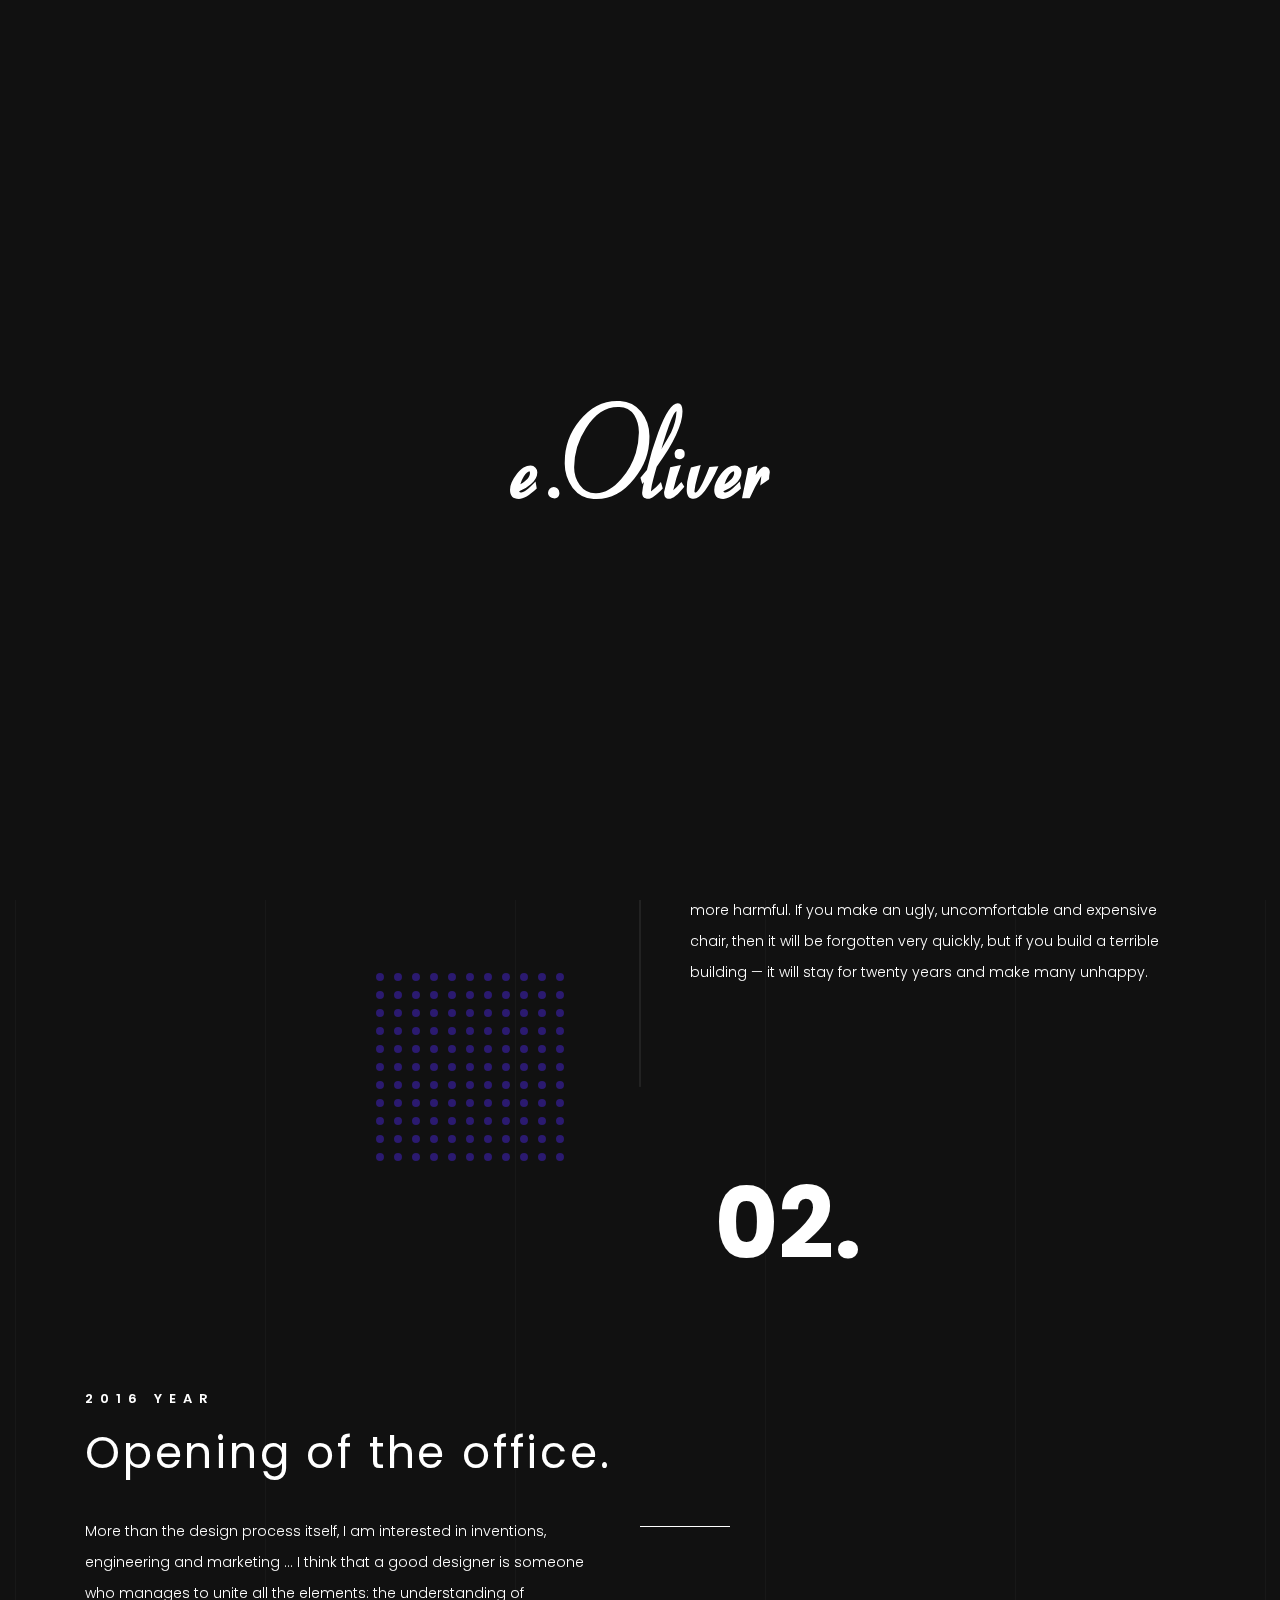
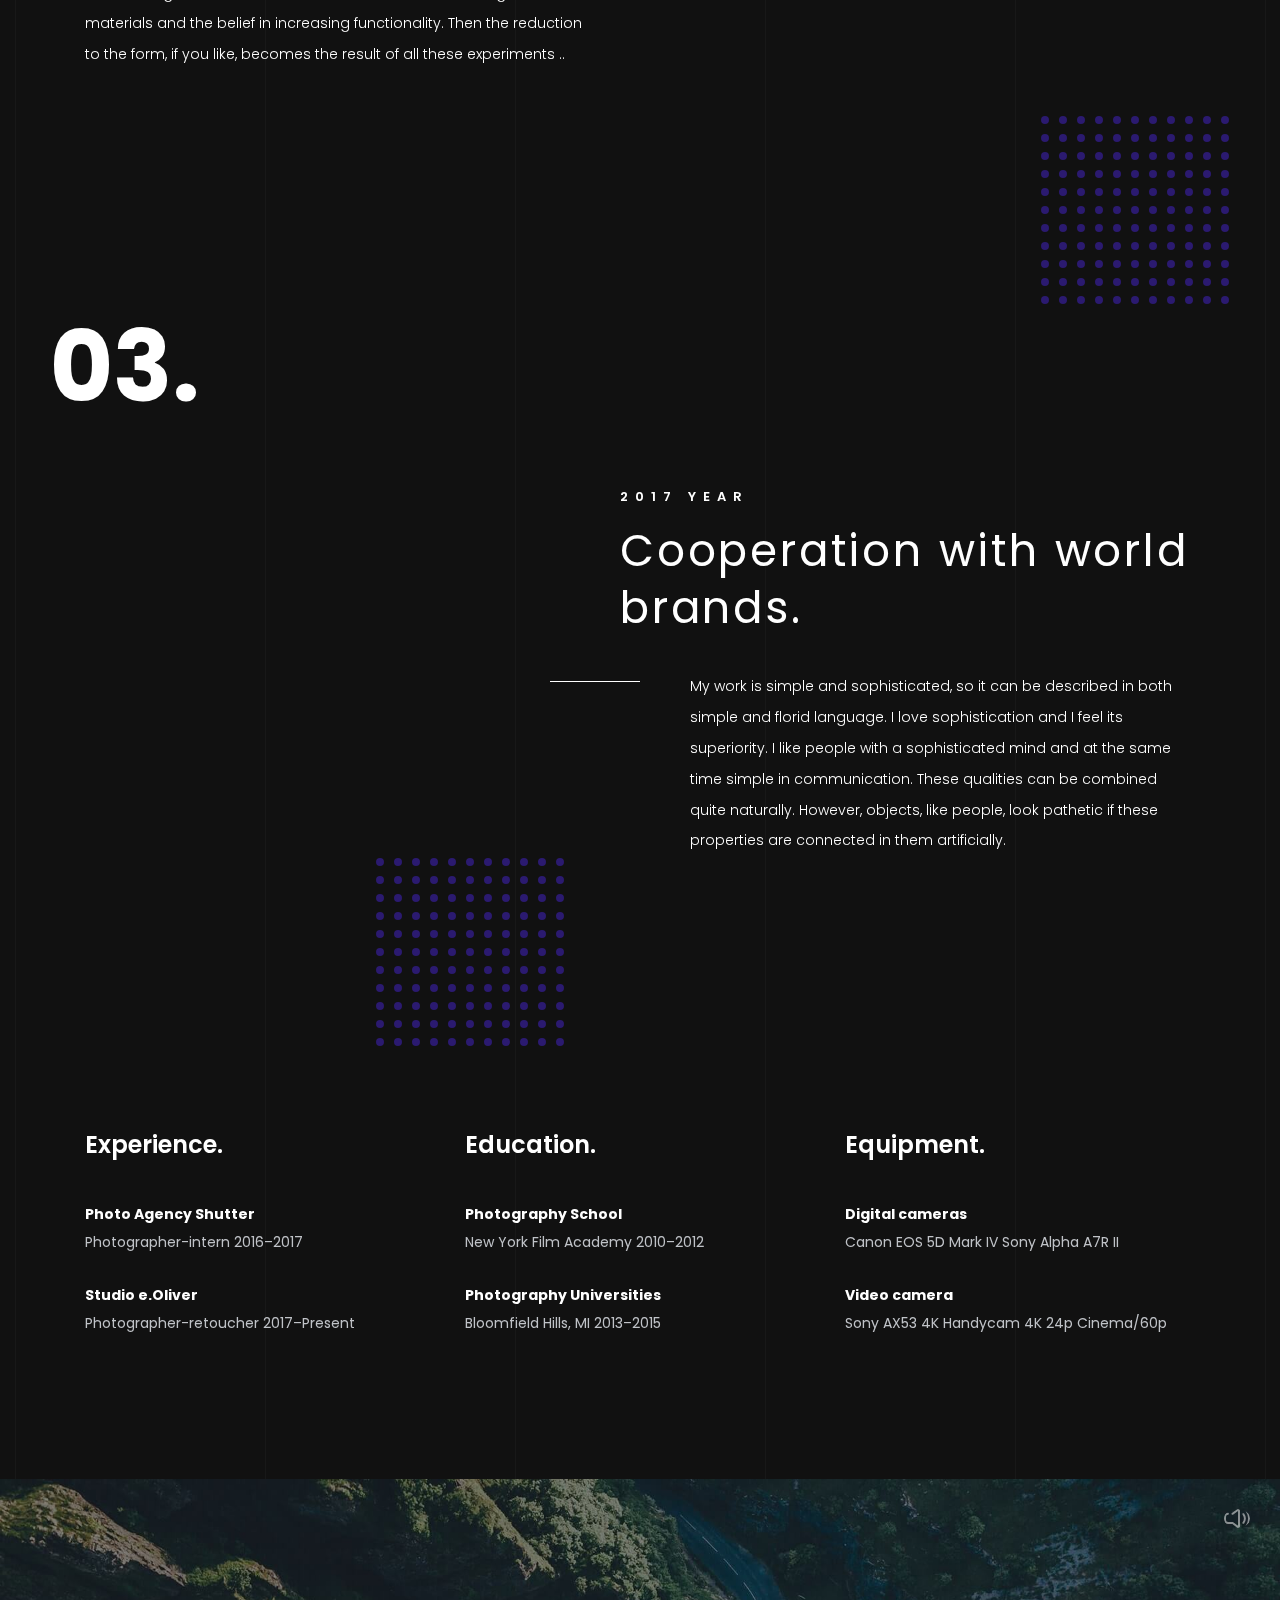
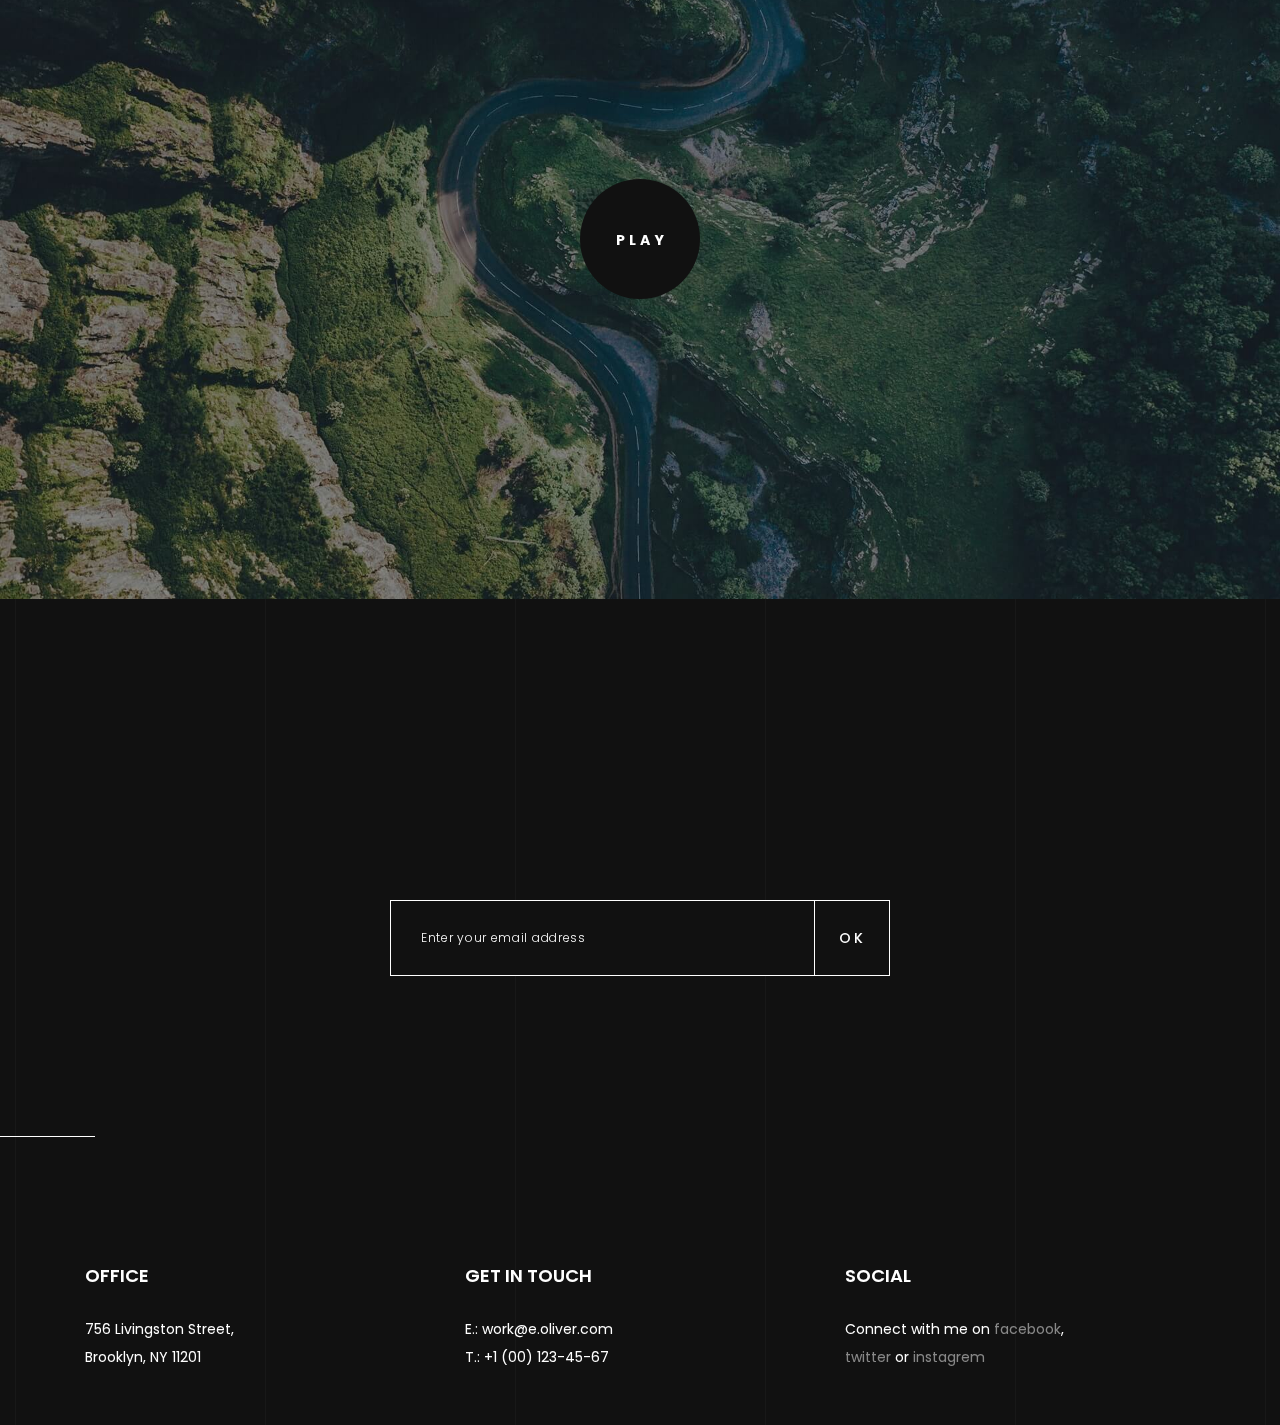
==== about.html @ 52edee69 "intial commit" ====
<!DOCTYPE html>
<html lang="en">


<!-- Mirrored from netgon.net/artstyles/oliver/new/dark/about.html by HTTrack Website Copier/3.x [XR&CO'2014], Sun, 28 Jun 2020 15:26:37 GMT -->
<head>
    <meta charset="utf-8" />
    <title>Oliver – Photography & Personal Blog — About Us</title>

	<!-- Meta Data -->
	<meta http-equiv="X-UA-Compatible" content="IE=edge">
	<meta name="viewport" content="width=device-width, initial-scale=1">
    <meta name="author" content="ArtStyles Brand (ArtTemplate, ArtIcons)" />
    <meta name="keywords" content="" />
    <meta name="description" content="" />

	<!-- Favicons -->
	<link rel="apple-touch-icon" sizes="144x144" href="images/favicons/apple-touch-icon-144x144.png">
	<link rel="apple-touch-icon" sizes="114x114" href="images/favicons/apple-touch-icon-114x114.png">
	<link rel="apple-touch-icon" sizes="72x72" href="images/favicons/apple-touch-icon-72x72.png">
	<link rel="apple-touch-icon" sizes="57x57" href="images/favicons/apple-touch-icon-57x57.png">
	<link rel="shortcut icon" href="images/favicons/favicon.png" type="image/png">

    <!-- Styles -->
	<link rel="stylesheet" type="text/css" href="style/style.css"/>

	<!-- Modernizr -->
	<script src="js/modernizr.custom.js" type="text/javascript"></script>
	
</head>
<body>
    <div class="loading animated">
	    <div class="loading-wrap animated bounceInLeft">
		    <img class="logotype animated infinite bounceIn" src="images/logotype.svg" alt="e.Oliver">
	    </div>
	</div>
	
    <!-- Header -->
	<nav class="navbar animated slideInDown">
        <div class="navbar-left">
            <a href="index.html">
                <img class="logotype" src="images/logotype.svg" alt="e.Oliver">
			</a>
        </div>
		<div id="open-overlay-nav" class="hamburger">
            <span class="hamburger__line"></span>
            <span class="hamburger__line"></span>
            <span class="hamburger__line"></span>
			<span class="hamburger__text">Menu</span>
        </div>
	</nav>
	<!-- /Header -->

	<!-- History -->
	<section class="section section-history section_no-space-bottom section_first">
    	<div class="container">
            <div class="row justify-content-center">
			    <div class="col-12 col-lg-9 section__header-wrap section__quote">
				    <h2 class="title title__h2 title_center title_light title_vertical-line-bottom">
					    Photography —is the most democratic of all arts.
					</h2>
				</div>
			</div>
		</div>

	    <div class="container">
		    <!-- Item -->
            <div class="row row-flex os">
			    <div class="col-sm-auto col-lg-5">
				    <div class="block-image">
					    <span class="block-image__number" data-top-bottom="transform:translate3d(0,50px,0)" data-bottom-top="transform:translate3d(0,0px,0)">01.</span>
                        <div class="reveal"><img src="img/image_history_01.jpg" alt="2015 Year"></div>
                    </div>
				</div>
			    <div class="col-12 col-lg-7">
				    <div class="col-about__describe col-about__describe_right">
				        <h6 class="title__h6 title__overhead">2015 year</h6>
				        <h2 class="title title__h2 title__section title_normal">Beginning of a photographer's career.</h2>
				        <p class="block-description">The world of design is ruled by diversity, and it's good. Another question is whether to consider a lot of pieces of furniture as trash. That's it is this responsibility — to create things, not junk, — lies on the designer and the company-manufacturer. Bad architecture is even more harmful.
                        If you make an ugly, uncomfortable and expensive chair, then it will be forgotten very quickly, but if you build a terrible building — it will stay for twenty years and make many unhappy.</p>
				    </div>
				</div>
			</div>
			<!-- /Item -->
			
			<!-- Item -->
            <div class="row row-flex os">
			    <div class="col-12 col-lg-7 order-2 order-lg-1">
				    <div class="col-about__describe col-about__describe_left">
				        <h6 class="title__h6 title__overhead">2016 year</h6>
				        <h2 class="title title__h2 title__section title_normal">Opening of the office.</h2>
				        <p class="block-description">More than the design process itself, I am interested in inventions, engineering and marketing ... I think that a good designer is someone who manages to unite all the elements: the understanding of materials and the belief in increasing functionality. Then the reduction to the form, if you like, becomes the result of all these experiments ..</p>
				    </div>
				</div>
			    <div class="col-sm-auto col-lg-5 order-1 order-lg-2">
				    <div class="block-image _right">
					    <span class="block-image__number" data-top-bottom="transform:translate3d(0,50px,0)" data-bottom-top="transform:translate3d(0,0px,0)">02.</span>
                        <div class="reveal"><img src="img/image_history_02.jpg" alt="2016 Year"></div>
                    </div>
				</div>
			</div>
			<!-- /Item -->
			
			<!-- Item -->
            <div class="row row-flex os">
			    <div class="col-sm-auto col-lg-5">
				    <div class="block-image">
					    <span class="block-image__number" data-top-bottom="transform:translate3d(0,50px,0)" data-bottom-top="transform:translate3d(0,0px,0)">03.</span>
                        <div class="reveal"><img src="img/image_history_03.jpg" alt="2017 Year"></div>
                    </div>
				</div>
			    <div class="col-12 col-lg-7">
				    <div class="col-about__describe col-about__describe_right">
				        <h6 class="title__h6 title__overhead">2017 year</h6>
				        <h2 class="title title__h2 title__section title_normal">Cooperation with world brands.</h2>
				        <p class="block-description">My work is simple and sophisticated, so it can be described in both simple and florid language. I love sophistication and I feel its superiority. I like people with a sophisticated mind and at the same time simple in communication. These qualities can be combined quite naturally. However, objects, like people, look pathetic if these properties are connected in them artificially.</p>
				    </div>
				</div>
			</div>
			<!-- /Item -->
		</div>
	</section>
    <!-- /History -->

	<!-- Information -->
	<section class="section section_no-space-top">
        <div class="container">
		    <div class="row os">
			    <div class="col-md-6 col-lg-4">
					<h3 class="title title__h5 title_list">Experience.</h3>
				    <ul class="list-info list-unstyled">
					    <li><strong>Photo Agency Shutter</strong></li>
						<li>Photographer-intern 2016–2017</li>
				    </ul>
				    <ul class="list-info list-unstyled">
					    <li><strong>Studio e.Oliver</strong></li>
						<li>Photographer-retoucher 2017–Present</li>
				    </ul>
				</div>
			    <div class="col-md-6 col-lg-4">
					<h3 class="title title__h5 title_list">Education.</h3>
				    <ul class="list-info list-unstyled">
					    <li><strong>Photography School</strong></li>
						<li>New York Film Academy 2010–2012</li>
				    </ul>
				    <ul class="list-info list-unstyled">
					    <li><strong>Photography Universities</strong></li>
						<li>Bloomfield Hills, MI 2013–2015</li>
				    </ul>
				</div>
			    <div class="col-md-6 col-lg-4">
					<h3 class="title title__h5 title_list">Equipment.</h3>
				    <ul class="list-info list-unstyled">
					    <li><strong>Digital cameras</strong></li>
						<li>Canon EOS 5D Mark IV Sony Alpha A7R II</li>
				    </ul>
				    <ul class="list-info list-unstyled">
					    <li><strong>Video camera</strong></li>
						<li>Sony AX53 4K Handycam 4K 24p Cinema/60p</li>
				    </ul>
				</div>
			</div>
		</div>
	</section>
    <!-- /Information -->

	<!-- Video -->
	<section class="section section-video">
        <video class="video-hero" controls poster="img/video-cover.jpg">
            <source src="img/video.mp4" type="video/mp4">
        </video>
        <div class="video-controls">
            <button data-media="play-pause"></button>
            <button data-media="mute-unmute"></button>
        </div>

	</section>
    <!-- /Video -->
	
	<!-- Newsletter -->
	<section class="section section-newsletter">
	    <div class="container">
		    <div class="row justify-content-center">
			    <div class="col-12 col-lg-9 section__header-wrap">
			      <h2 class="title title__h2 title_center title_normal"><span class="reveal reveal_gray">Sign up for our newsletter to receive special offers.</span></h2>
				</div>
			</div>
			
			<div class="form-group">
				<form class="subscribe-form" data-toggle="validator">
				    <div class="subscribe-form__inner">
					    <input type="email" class="form-control _big email_valid" placeholder="Enter your email address" required data-error="Please, enter your email.">
					    <button type="submit" class="btn-subscribe">OK</button>
					</div>
					<div id="validator-subscribe" class="hidden"></div>
				</form>
			</div>
		</div>	
	</section>
	<!-- /Newsletter -->
	
	<footer class="footer">
	    <div class="container">
		    <div class="row">
			    <div class="col-md-6 col-lg-4">
				    <h5 class="title title__h6 text_uppercase">Office</h5>
				    <ul class="footer__contacts list-unstyled">
					    <li>756 Livingston Street,<br/>Brooklyn, NY 11201</li>
				    </ul>
				</div>
			    <div class="col-md-6 col-lg-4">
				    <h5 class="title title__h6 text_uppercase">Get in touch</h5>
				    <ul class="footer__contacts list-unstyled">
					    <li>E.: work@e.oliver.com</li>
                        <li>T.: +1 (00) 123-45-67</li>
				    </ul>
				</div>
			    <div class="col-md-6 col-lg-4">
				    <h5 class="title title__h6 text_uppercase">Social</h5>
				    <ul class="footer__contacts list-unstyled">
					    <li>Connect with me on <a class="link_decoration" href="#">facebook</a>,<br/><a class="link_decoration" href="#">twitter</a> or <a class="link_decoration" href="#">instagrem</a></li>
				    </ul>
				</div>
			</div>
		</div>
	</footer>

	<div id="wave"></div>

	<!-- Overlay Menu -->
	<div class="popup popup__menu">
	    <div class="popup-inner">
            <div class="dl-menu__wrap dl-menuwrapper">
                <ul class="dl-menu dl-menuopen">
					<li>
					    <a href="#">Home <i class="fa fa-angle-down" aria-hidden="true"></i></a>
					    <ul class="dl-submenu">
						    <li><a href="index.html">Homepage v1</a></li>
						    <li><a href="index_onescreen.html">Homepage v2</a></li>
					    </ul>
				    </li>
				    <li><a href="about.html">About Me</a></li>
					<li>
					    <a href="#">Works <i class="fa fa-angle-down" aria-hidden="true"></i></a>
					    <ul class="dl-submenu">
						    <li><a href="gallery.html">Gallery Fixed</a></li>
						    <li><a href="gallery_fully.html">Gallery Fully</a></li>
					    </ul>
				    </li>
					<li>
					    <a href="#">Journal <i class="fa fa-angle-down" aria-hidden="true"></i></a>
					    <ul class="dl-submenu">
						    <li><a href="blog.html">Journal</a></li>
						    <li><a href="blog_single_image.html">Single Image</a></li>
						    <li><a href="blog_single_video.html">Single Video</a></li>
					    </ul>
				    </li>
				    <li><a href="contact.html">Contact</a></li>
				    <li>
					    <a href="#">More <i class="fa fa-angle-down" aria-hidden="true"></i></a>
					    <ul class="dl-submenu">
						    <li><a href="about_onescreen.html">About Onescreen</a></li>
							<li><a href="coming_soon.html">Coming Soon</a></li>
						    <li><a href="page_error.html">Page Error</a></li>
							<li><a href="page_error_v2.html">Page Error v2</a></li>
						    <li><a href="nav_v2.html">Menu v2</a></li>
					    </ul>
				    </li>
			    </ul>
		    </div>
	    </div>
	</div>
	<!-- /Overlay Menu -->
	
	<!-- JavaScripts -->
	<script src="js/jquery-3.1.1.min.js" type="text/javascript"></script>
	<script src="js/plugins.js" type="text/javascript"></script>
	<script src="js/siriwave.js" type="text/javascript"></script>
	<script src="js/common.js" type="text/javascript"></script>

</body>

<!-- Mirrored from netgon.net/artstyles/oliver/new/dark/about.html by HTTrack Website Copier/3.x [XR&CO'2014], Sun, 28 Jun 2020 15:26:44 GMT -->
</html>
---- style/style.css ----
/* ------------------------------------------------
 Author: ArtStyles Brands (ArtTemplate / ArtIcons)
 URL: http://themeforest.net/user/artstyles
 
 Template Name: Oliver
 version: 1.0.6
------------------------------------------------ */
/* ------------------------------------------------

 - General Styles
   - Input
   - Buttons
   - Link
 - Typography
 - Preloader
 - Navbar
 - Hero
 - Sections
 - Hello (About Us)
 - Gallery
 - Statistics
 - Testimonials
 - Photo Carousel
 - Pricing
 - Brands logos
 - Newsletter
 - Section History
 - Blog
   - Singel Post
   - Nav
   - Filters
 - Cooments
 - Contact
   - PopUp
 - Page error
 - Footer
 - Video
 - Effects

------------------------------------------------ */
@import url(bootstrap.min.css);
@import url(swiper.min.css);
@import url(animate.css);
@import url(photoswipe.min.css);
@import url("https://fonts.googleapis.com/css?family=Poppins:300,300i,400,400i,500,500i,600,600i,700,700i");
@import url(../fonts/font-awesome-4.7.0/css/font-awesome.min.css);
/* -----------------------------------------------------------------
    - General Styles
----------------------------------------------------------------- */
html {
  scroll-behavior: smooth;
  -webkit-box-sizing: border-box;
  box-sizing: border-box;
}

body, html {
  font-size: 14px;
  -webkit-text-size-adjust: 100%;
}

body {
  background-image: url(../images/line-maker.svg);
  background-repeat: repeat;
  background-position: center center;
  background-color: #111111;
  color: #fff;
  font-family: "Poppins", sans-serif;
  font-weight: 400;
  line-height: 2;
  overflow-x: hidden;
  -ms-overflow-style: scrollbar;
  -webkit-font-smoothing: antialiased;
}
@media only screen and (max-width: 580px) {
  body {
    background-image: none;
  }
}

/* Input */
input[type='text'], input[type='email'], input[type='password'], input[type='datetime'], input[type='date'], input[type='month'], input[type='time'], input[type='week'], input[type='search'], input[type='tel'], textarea,
textarea.form-control {
  background-color: #111111;
  border: 1px solid #fff;
  border-radius: 0;
  box-shadow: none;
  color: #fff;
  font-weight: 300;
  height: 66px;
  letter-spacing: .05rem;
  padding-left: 30px;
  padding-right: 30px;
  position: relative;
  z-index: 2;
  -webkit-appearance: none;
  -moz-appearance: none;
  appearance: none;
}
@media only screen and (max-width: 580px) {
  input[type='text'], input[type='email'], input[type='password'], input[type='datetime'], input[type='date'], input[type='month'], input[type='time'], input[type='week'], input[type='search'], input[type='tel'], textarea,
  textarea.form-control {
    font-size: .86rem;
    height: 46px;
    padding-left: 15px;
    padding-right: 15px;
  }
}

input[type='text']:focus, input[type='email']:focus, input[type='password']:focus, input[type='datetime']:focus, input[type='date']:focus, input[type='month']:focus, input[type='time']:focus, input[type='week']:focus, input[type='search']:focus, input[type='tel']:focus, textarea:focus,
textarea.form-control:focus {
  background-color: #111111;
  border-color: #fff;
  box-shadow: none;
  color: #fff;
  outline: none;
}

input._big {
  font-size: .86rem;
  height: 76px;
}
@media only screen and (max-width: 580px) {
  input._big {
    height: 46px;
  }
}

textarea,
textarea.form-control {
  padding-top: 30px;
  padding-bottom: 30px;
  -ms-overflow-y: hidden !important;
  resize: none;
}
@media only screen and (max-width: 580px) {
  textarea,
  textarea.form-control {
    padding-top: 15px;
    padding-bottom: 15px;
  }
}

.form-group {
  margin-bottom: 40px;
  position: relative;
}
@media only screen and (max-width: 580px) {
  .form-group {
    margin-bottom: 20px;
  }
}

.has-danger .form-control {
  border-color: #5328fe;
  box-shadow: none;
}
.has-danger .form-control:focus {
  border-color: #5328fe;
  box-shadow: none;
}
.has-danger .subscribe-form__inner .btn-subscribe {
  border-left: 1px solid #5328fe;
}

#validator-subscribe,
.validation-success,
.validation-danger {
  font-size: .86rem;
  letter-spacing: .2rem;
  padding-top: 15px;
  text-align: center;
}
@media only screen and (max-width: 580px) {
  #validator-subscribe,
  .validation-success,
  .validation-danger {
    padding-top: 10px;
  }
}

.validation-success {
  color: #fff;
}

.validation-danger {
  color: #fff;
}

::placeholder,
.form-control::placeholder {
  color: #fff;
  transition: all 0.3s cubic-bezier(0.7, 0, 0.3, 1);
}

:-ms-input-placeholder,
.form-control:-ms-input-placeholder {
  color: #fff;
  opacity: 1;
  transition: all 0.3s cubic-bezier(0.7, 0, 0.3, 1);
}

:focus::placeholder {
  color: transparent;
}

:focus:-ms-input-placeholder {
  color: transparent;
}

input:-webkit-autofill,
input:-webkit-autofill:hover,
input:-webkit-autofill:focus,
input:-webkit-autofill:active {
  transition: background-color 5000s ease-in-out 0s;
  -webkit-text-fill-color: #fff !important;
}

.label {
  display: block;
  font-weight: 500;
  letter-spacing: .1rem;
  padding-left: 30px;
  position: relative;
  text-transform: uppercase;
  transform: translateY(20px);
  transition: all 0.6s 0s cubic-bezier(0.7, 0, 0.3, 1);
  z-index: 3;
  pointer-events: none;
  position: absolute;
}
@media only screen and (max-width: 580px) {
  .label {
    padding-left: 15px;
    transform: translateY(10px);
  }
}

.is-completed .label {
  transform: translateY(-32px);
}
@media only screen and (max-width: 580px) {
  .is-completed .label {
    transform: translateY(-28px);
  }
}

/* Buttons */
.btn {
  background-color: transparent;
  border: 0;
  border-radius: 0;
  color: #fff;
  cursor: pointer;
  font-family: "Poppins", sans-serif;
  font-weight: 600;
  display: inline-block;
  line-height: 2;
  letter-spacing: .2rem;
  padding: 4px 0;
  position: relative;
  text-decoration: none;
  text-transform: uppercase;
  z-index: 1;
}
.btn::before, .btn::after {
  content: '';
  height: 100%;
  position: absolute;
  left: -30%;
  top: 0;
  opacity: 1;
  z-index: -1;
  transition: all 0.6s 0s cubic-bezier(0.7, 0, 0.3, 1);
}
.btn::before {
  background-color: #5328fe;
  width: 60%;
}
.btn::after {
  background-color: #1a1a1a;
  width: 0;
}
.btn:hover, .btn:focus {
  background-color: transparent;
  color: #fff;
  outline: 0 !important;
}
.btn:hover::before, .btn:focus::before {
  left: 0;
  opacity: 0;
  width: 100%;
}
.btn:hover::after, .btn:focus::after {
  width: 100%;
}
@media only screen and (max-width: 580px) {
  .btn {
    font-size: 1rem;
    letter-spacing: .1rem;
  }
}
.btn--big {
  font-size: 1.5rem;
}

.touch .btn::after {
  display: none;
}

.btn-load__col {
  display: flex;
  justify-content: center;
}
.btn-load__col_space {
  margin-top: 100px;
}
@media only screen and (max-width: 580px) {
  .btn-load__col_space {
    margin-top: 30px;
  }
}
.btn-load__wrap {
  display: inline-flex;
  flex-direction: column;
}
.btn-load__button {
  background-color: transparent;
  border: 1px solid #fff;
  border-radius: 50%;
  cursor: pointer;
  display: block;
  margin: 0 auto 10px;
  position: relative;
  height: 40px;
  width: 40px;
  transition: all 0.6s cubic-bezier(0.7, 0, 0.3, 1);
}
.btn-load__button::after, .btn-load__button::before {
  content: '';
  background-color: #fff;
  position: absolute;
  margin: auto;
  top: 0;
  bottom: 0;
  left: 0;
  right: 0;
  transition: all 0.6s cubic-bezier(0.7, 0, 0.3, 1);
}
.btn-load__button::after {
  height: 2px;
  width: 14px;
}
.btn-load__button::before {
  height: 14px;
  width: 2px;
}
.btn-load__button:hover, .btn-load__button:focus {
  background-color: #fff;
}
.btn-load__button:hover::after, .btn-load__button:hover::before, .btn-load__button:focus::after, .btn-load__button:focus::before {
  background-color: #111111;
}
.btn-load__button .ripple {
  height: 40px;
  position: absolute;
  top: -1px;
  left: -1px;
  opacity: 0;
  width: 40px;
  transition: all 0.6s cubic-bezier(0.7, 0, 0.3, 1);
}
.btn-load__button .ripple::before, .btn-load__button .ripple::after {
  content: '';
  background-color: #fff;
  border-radius: 50%;
  height: 100%;
  position: absolute;
  left: 0;
  opacity: 0;
  pointer-events: none;
  width: 100%;
  animation: anim-ripple 1.2s ease-out infinite forwards;
}
.btn-load__button .ripple::after {
  animation-delay: 0.4s;
}
.btn-load__button:hover .ripple {
  opacity: .1;
}
.btn-load__text {
  font-size: .86rem;
  font-weight: 500;
  display: block;
  letter-spacing: .1rem;
  text-align: center;
  text-transform: uppercase;
}

button:focus {
  outline: none;
}

/* Link */
.btn-link {
  color: #fff;
  font-weight: 500;
  letter-spacing: .2rem;
  position: relative;
  text-decoration: none;
  text-transform: uppercase;
}
.btn-link::after {
  background-color: #fff;
  content: '';
  height: 1px;
  margin: auto 0;
  position: absolute;
  top: 0;
  bottom: 1px;
  left: -55%;
  width: 40%;
  transition: all 0.6s cubic-bezier(0.7, 0, 0.3, 1);
}
.btn-link:hover {
  color: inherit;
  text-decoration: none;
}
.btn-link:hover::after {
  left: 0;
  width: 100%;
}
.btn-link_right {
  float: right;
}

@keyframes anim-ripple {
  0% {
    opacity: 0;
    transform: scale3d(3, 3, 1);
  }
  50% {
    opacity: 1;
  }
  100% {
    opacity: 0;
    transform: scale3d(1, 1, 1);
  }
}
/* -----------------------------------------------------------------
    - Typography
----------------------------------------------------------------- */
h1, h2, h3, h4, h5, h6 {
  font-family: "Poppins", sans-serif;
  font-weight: 600;
  line-height: 1.3;
}

.title__h1 {
  font-size: 3.8571rem;
  margin-top: 30px;
  margin-bottom: 24px;
}
@media only screen and (max-width: 580px) {
  .title__h1 {
    font-size: 2.5rem;
    line-height: 1.32;
    margin-top: 20px;
  }
}
.title__h2 {
  font-size: 3.1428rem;
  margin-top: 30px;
  margin-bottom: 24px;
}
@media only screen and (max-width: 580px) {
  .title__h2 {
    font-size: 2.2rem;
  }
}
.title__h3 {
  font-size: 2.4285rem;
  line-height: 1.5;
  margin-top: 30px;
  margin-bottom: 24px;
}
@media only screen and (max-width: 580px) {
  .title__h3 {
    font-size: 1.8rem;
  }
}
.title__h4 {
  font-size: 2rem;
  line-height: 1.5;
  margin-top: 30px;
  margin-bottom: 24px;
}
@media only screen and (max-width: 580px) {
  .title__h4 {
    font-size: 1.5rem;
  }
}
.title__h5 {
  font-size: 1.715rem;
  margin-top: 28px;
  margin-bottom: 24px;
}
@media only screen and (max-width: 580px) {
  .title__h5 {
    font-size: 1.2rem;
  }
}
.title__h6 {
  font-size: 1.286rem;
  line-height: 1.6;
  margin-top: 26px;
  margin-bottom: 20px;
}
@media only screen and (max-width: 580px) {
  .title__h6 {
    font-size: 1rem;
  }
}
.title_big {
  font-size: 6.4rem;
}
@media only screen and (max-width: 580px) {
  .title_big {
    font-size: 4rem;
  }
}
.title_center {
  text-align: center;
}
.title_light {
  font-weight: 300;
}
.title_normal {
  font-weight: 400;
}
.title_list {
  margin-bottom: 40px;
}
@media screen and (max-width: 991px) {
  .title_list {
    margin-bottom: 24px;
  }
}
.title_decoration {
  display: inline-block;
  position: relative;
}
.title_decoration::after {
  background-color: #5328fe;
  bottom: 0;
  content: '';
  height: 40%;
  left: 0;
  position: absolute;
  width: 100%;
  z-index: -1;
}
.title_margin-bottom-50 {
  margin-bottom: 50px;
}
.title__section {
  letter-spacing: .2rem;
  margin-top: 0;
  margin-bottom: 0;
  position: relative;
}
@media only screen and (max-width: 580px) {
  .title__section {
    letter-spacing: 0;
  }
}
.title__section .reveal {
  padding-left: 2px;
  padding-bottom: 2px;
}
.title__overhead {
  font-family: "Poppins", sans-serif;
  font-size: .929rem;
  font-weight: 600;
  letter-spacing: 0.5rem;
  margin-bottom: 0;
  text-transform: uppercase;
}
@media only screen and (max-width: 580px) {
  .title__overhead {
    letter-spacing: .2rem;
  }
}
.title_horizontal-line {
  margin-bottom: 50px;
}
.title_horizontal-line::before {
  background-color: #fff;
  content: '';
  position: absolute;
  left: -80px;
  bottom: -24px;
  height: 1px;
  width: 140px;
}
@media only screen and (max-width: 580px) {
  .title_horizontal-line {
    margin-bottom: 24px;
  }
  .title_horizontal-line::before {
    bottom: -10px;
  }
}
.title_vertical-line-top, .title_vertical-line-bottom {
  position: relative;
}
.title_vertical-line-top::before, .title_vertical-line-bottom::before {
  background-color: #fff;
  content: '';
  height: 6vh;
  margin: 0 auto;
  position: absolute;
  left: 0;
  right: 0;
  width: 1px;
}
.title_vertical-line-top {
  margin-top: 60px;
  margin-bottom: 30px;
}
.title_vertical-line-top::before {
  bottom: 115px;
}
@media only screen and (max-width: 580px) {
  .title_vertical-line-top {
    margin-top: 40px;
  }
  .title_vertical-line-top::before {
    height: 80px;
    bottom: 70px;
  }
}
.title_vertical-line-bottom {
  margin-bottom: 5rem;
}
.title_vertical-line-bottom::before {
  bottom: 0;
  margin-bottom: -8rem;
}
@media screen and (max-width: 991px) {
  .title_vertical-line-bottom {
    margin-bottom: 0;
  }
  .title_vertical-line-bottom::before {
    height: 3rem;
    margin-bottom: -4.7rem;
  }
}
@media only screen and (max-width: 580px) {
  .title_vertical-line-bottom::before {
    height: 2.5rem;
    margin-bottom: -3.8rem;
  }
}

.text_uppercase {
  text-transform: uppercase;
}

.text_bold {
  font-weight: 600;
}

.object_fit_cover {
  width: 100%;
  height: 100%;
  object-fit: cover;
  font-family: "object-fit: cover;";
}

.block-quote {
  border: 0;
  font-family: "Poppins", sans-serif;
  font-size: 1.286rem;
  font-style: italic;
  font-weight: 300;
}
@media screen and (max-width: 580px) {
  .block-quote {
    font-size: 1rem;
  }
}
.block-quote cite {
  display: inline-block;
  font-style: normal;
  font-weight: 600;
  letter-spacing: .2rem;
  padding-left: 10px;
  padding-top: 10px;
}
.block-quote_center {
  font-size: 1.715rem;
  line-height: 1.9;
  padding-top: 90px;
  padding-left: 0;
  padding-right: 0;
  position: relative;
  text-align: center;
}
.block-quote_center::before {
  background-image: url(../images/icon-quote.svg);
  background-repeat: no-repeat;
  background-position: center;
  content: '';
  height: 52px;
  margin: 0 auto;
  position: absolute;
  top: 0;
  left: 0;
  right: 0;
  width: 60px;
}
@media only screen and (max-width: 580px) {
  .block-quote_center {
    font-size: 1.3rem;
    padding-top: 60px;
    line-height: 1.6;
  }
  .block-quote_center::before {
    width: 40px;
  }
}
.block-quote_center cite {
  font-size: 1rem;
  font-weight: 600;
  letter-spacing: .2rem;
  padding-left: 0;
  padding-top: 0;
  vertical-align: text-top;
}

a {
  color: #fff;
  text-decoration: underline;
  -webkit-text-decoration-skip: objects;
  transition: all 0.6s cubic-bezier(0.7, 0, 0.3, 1);
}
a:hover, a:focus {
  color: #fff;
  outline: none;
  text-decoration: none;
}
a.link_decoration {
  color: #fff;
  display: inline-block;
  opacity: .5;
  position: relative;
  text-decoration: none;
  transition: all 0.6s cubic-bezier(0.7, 0, 0.3, 1);
}
a.link_decoration::after {
  content: '';
  background-color: #fff;
  pointer-events: none;
  height: 1px;
  position: absolute;
  left: 0;
  bottom: 0;
  opacity: 0;
  width: 100%;
  transform: translateY(10px);
  transition: all 0.3s 0s cubic-bezier(0.7, 0, 0.3, 1);
}
a.link_decoration:hover {
  color: #fff;
  opacity: 1;
  text-decoration: none;
}
a.link_decoration:hover::after {
  opacity: 1;
  transform: translateY(-1px);
}

img {
  max-width: 100%;
  -webkit-user-select: none;
  -moz-user-select: none;
  -ms-user-select: none;
  user-select: none;
}

::-moz-selection {
  background: #5328fe;
  color: #fff;
}

::selection {
  background: #5328fe;
  color: #fff;
}

/* -----------------------------------------------------------------
    - Preloader
----------------------------------------------------------------- */
.loading {
  background: #111111;
  color: #fff;
  position: fixed;
  top: 0;
  left: 0;
  width: 100%;
  height: 100%;
  overflow: hidden;
  text-align: center;
  z-index: 1100;
}
.loading::before {
  content: '';
  background: #1a1a1a;
  position: absolute;
  top: 0;
  left: 0;
  right: 0;
  bottom: 0;
  transform: scaleX(0);
  transform-origin: 0% 0% 0px;
  -webkit-animation: reveal 2s 800ms cubic-bezier(0, 0, 0.2, 1) infinite;
  animation: reveal 2s 800ms cubic-bezier(0, 0, 0.2, 1) infinite;
  z-index: 1;
}
.loading::after {
  content: '';
  background: #0f0f0f;
  position: absolute;
  top: 0;
  left: 0;
  right: 0;
  bottom: 0;
  transform: scaleX(0);
  transform-origin: 0% 0% 0px;
  -webkit-animation: reveal 2s 400ms cubic-bezier(0, 0, 0.2, 1) infinite;
  animation: reveal 2s 400ms cubic-bezier(0, 0, 0.2, 1) infinite;
  z-index: 1;
}
.loading-wrap {
  display: -webkit-flex;
  display: -ms-flexbox;
  display: -moz-box;
  display: flex;
  -webkit-flex-direction: column;
  -ms-flex-direction: column;
  flex-direction: column;
  -webkit-align-items: center;
  -ms-flex-align: center;
  align-items: center;
  justify-content: center;
  height: 100vh;
  position: relative;
  z-index: 10;
}
.loading-wrap .logotype {
  width: 260px;
}
@media screen and (max-width: 580px) {
  .loading-wrap .logotype {
    width: 200px;
  }
}

/* -----------------------------------------------------------------
    - Navbar
----------------------------------------------------------------- */
.navbar {
  padding: 25px 40px;
  position: fixed;
  width: 100%;
  transition: all 0.3s cubic-bezier(0.7, 0, 0.3, 1);
  top: 0;
  z-index: 2;
}
@media screen and (max-width: 991px) {
  .navbar {
    background-color: #111111;
    padding: 15px 40px;
    position: fixed;
    z-index: 10;
  }
}
@media screen and (max-width: 768px) {
  .navbar {
    padding: 10px 30px;
  }
}
@media only screen and (max-width: 580px) {
  .navbar {
    background-color: #111111;
    box-shadow: 0 20px 40px rgba(0, 0, 0, 0.9);
    padding: 12px 15px;
  }
}
.navbar.affix {
  padding: 15px 40px;
  position: fixed;
  z-index: 999;
}
@media only screen and (max-width: 768px) {
  .navbar.affix {
    padding: 10px 30px;
  }
}
@media only screen and (max-width: 580px) {
  .navbar.affix {
    padding: 10px 15px;
  }
}
.navbar .center-logo {
  text-align: center;
  width: 100%;
}
@media screen and (max-width: 580px) {
  .navbar .center-logo {
    height: 2rem;
  }
}
.navbar .logotype {
  height: 6.3rem;
}
@media screen and (max-width: 991px) {
  .navbar .logotype {
    height: 2.8rem;
  }
}
@media screen and (max-width: 768px) {
  .navbar .logotype {
    height: 2.4rem;
  }
}
@media screen and (max-width: 580px) {
  .navbar .logotype {
    height: 4rem;
  }
}
@media all and (-ms-high-contrast: none), (-ms-high-contrast: active) {
  .navbar .logotype {
    width: 100%;
  }
}
.show-overlay-nav .navbar {
  z-index: 1001;
}
@media only screen and (max-width: 991px) {
  .show-overlay-nav .navbar {
    background-color: transparent;
    box-shadow: none;
  }
}

.navbar-nav {
  margin-left: auto;
}
@media only screen and (max-width: 991px) {
  .navbar-nav {
    margin: 15px 0 0;
    max-height: 50vh;
    overflow-y: auto;
    align-items: flex-start;
  }
}
@media only screen and (max-width: 580px) {
  .navbar-nav {
    margin: 15px 0 0;
  }
}
.navbar-nav .nav-item {
  white-space: nowrap;
}
@media only screen and (max-width: 991px) {
  .navbar-nav .nav-item {
    width: 100%;
  }
}
.navbar-nav .nav-item:hover {
  background-color: transparent;
}
.navbar-nav .nav-item a {
  color: #fff;
  margin: 6px 22px;
  padding: 4px 0;
  position: relative;
  text-decoration: none;
}
@media only screen and (max-width: 1024px) {
  .navbar-nav .nav-item a {
    margin: 10px 15px;
  }
}
@media only screen and (max-width: 991px) {
  .navbar-nav .nav-item a {
    border-top: 1px solid rgba(224, 231, 237, 0.1);
    display: block;
    font-size: .86rem;
    font-weight: 400;
    letter-spacing: .12rem;
    margin: 0;
    padding: 8px;
    width: 100%;
  }
}
.navbar-nav .nav-item a:hover {
  background: transparent;
  color: #fff;
  opacity: 1;
}
@media only screen and (max-width: 991px) {
  .navbar-nav .nav-item a:hover {
    background-color: #5328fe;
  }
}
.navbar-nav .nav-item a:hover::before {
  width: 80%;
}
.navbar-nav .nav-item a::before {
  content: '';
  background-color: #5328fe;
  height: 100%;
  position: absolute;
  top: 0;
  left: -30%;
  width: 0%;
  z-index: -1;
  transition: all 0.6s cubic-bezier(0.7, 0, 0.3, 1);
}
@media only screen and (max-width: 991px) {
  .navbar-nav .nav-item a::before {
    display: none;
  }
}
.navbar-nav .nav-item a.link__last {
  margin-right: 0;
}
.navbar-nav .dropdown-toggle::after {
  display: none;
}
.navbar-nav .dropdown-menu {
  background-color: #1a1a1a;
  border: 0;
  border-radius: 6px;
  box-shadow: 0 20px 60px rgba(0, 0, 0, 0.8);
  display: block;
  font-size: .86rem;
  min-width: auto;
  padding: 10px 0;
  margin: 0;
  opacity: 0;
  left: auto;
  right: 0;
  visibility: hidden;
  transform: translate3d(0, 30px, 0);
  transition: all 0.3s cubic-bezier(0.7, 0, 0.3, 1);
}
@media only screen and (max-width: 991px) {
  .navbar-nav .dropdown-menu {
    background-color: transparent;
    box-shadow: none;
    position: relative;
    float: none;
    display: none;
    opacity: 1;
    padding: 0;
    visibility: visible;
    text-align: left;
    transform: translate3d(0, 0, 0);
    transition: all .0s;
  }
}
.navbar-nav .dropdown-menu::before {
  border-left: 6px solid transparent;
  border-right: 6px solid transparent;
  border-bottom: 6px solid #1a1a1a;
  content: '';
  height: 0;
  margin: 0 auto;
  position: absolute;
  top: -6px;
  left: 0;
  right: 0;
  width: 0;
  z-index: 1;
}
@media only screen and (max-width: 991px) {
  .navbar-nav .dropdown-menu::before {
    display: none;
  }
}
.navbar-nav .dropdown-menu--right::before {
  left: auto;
  right: 1rem;
}
.navbar-nav .dropdown:hover .dropdown-menu {
  visibility: visible;
  opacity: 1;
  transform: translate3d(0, 10px, 0);
}
@media only screen and (max-width: 991px) {
  .navbar-nav .dropdown:hover .dropdown-menu {
    transform: translate3d(0, 0, 0);
  }
}
.navbar-nav .dropdown .nav-item:hover {
  background-color: #5328fe;
}
.navbar-nav .dropdown .nav-item:last-child a {
  border-bottom: 0;
}
.navbar-nav .dropdown .nav-item a {
  display: block;
  margin: 0;
  padding: 5px 20px;
}
@media only screen and (max-width: 991px) {
  .navbar-nav .dropdown .nav-item a {
    padding: 8px;
  }
}
.navbar-nav .dropdown .nav-item a::before {
  display: none;
}
.navbar-nav .dropdown i {
  font-size: .86rem;
  padding-left: .5rem;
  transition: all 0.3s cubic-bezier(0.7, 0, 0.3, 1);
}
.navbar-nav .dropdown.current i {
  transform: rotate(-180deg);
}

.hamburger {
  background-color: #fff;
  border-radius: 50%;
  box-shadow: 0 0 0 0px #fff;
  font-weight: 600;
  height: 50px;
  width: 50px;
  padding-top: 14px;
  position: relative;
  text-transform: uppercase;
  transition: all 0.5s cubic-bezier(0.7, 0, 0.3, 1);
}
@media only screen and (max-width: 768px) {
  .hamburger {
    height: 40px;
    width: 40px;
    padding-top: 9px;
  }
}
@media only screen and (max-width: 580px) {
  .hamburger {
    background-color: transparent;
    height: auto;
    padding-top: 0;
    width: auto;
  }
}
.hamburger:hover {
  cursor: pointer;
  box-shadow: 0 0 0 3px #fff;
}
@media only screen and (max-width: 580px) {
  .hamburger:hover {
    box-shadow: none;
  }
}
.hamburger__line {
  width: 20px;
  height: 2px;
  background-color: #111111;
  display: block;
  margin: 4px auto;
  transition: all .4s 50ms ease-in-out;
}
@media only screen and (max-width: 768px) {
  .hamburger__line {
    width: 18px;
  }
}
@media only screen and (max-width: 580px) {
  .hamburger__line {
    background-color: #fff;
    width: 20px;
  }
}
.hamburger.is_active .hamburger__line:nth-child(2) {
  opacity: 0;
}
.hamburger.is_active .hamburger__line:nth-child(1) {
  transform: translateY(6px) rotate(45deg);
}
.hamburger.is_active .hamburger__line:nth-child(3) {
  transform: translateY(-6px) rotate(-45deg);
}
.hamburger__text {
  font-size: 1rem;
  line-height: 2;
  position: absolute;
  top: 50%;
  right: 64px;
  margin-top: -12px;
  letter-spacing: 1px;
  opacity: 1;
  transform: translateX(0%);
  transition: all 0.6s cubic-bezier(0.7, 0, 0.3, 1);
}
@media only screen and (max-width: 768px) {
  .hamburger__text {
    font-size: .86rem;
    right: 58px;
  }
}
@media only screen and (max-width: 580px) {
  .hamburger__text {
    display: none;
  }
}
.menu__open .hamburger__text {
  opacity: 0;
  transform: translateX(50px);
}
.hamburger.navbar-toggler {
  border: 0;
  display: block;
  margin-right: 0;
  margin-top: 0;
  margin-bottom: 0;
}
@media only screen and (max-width: 580px) {
  .hamburger.navbar-toggler {
    padding-top: 5px;
    float: right;
  }
}
@media only screen and (min-width: 992px) {
  .hamburger.navbar-toggler {
    display: none;
  }
}

.popup.popup__menu {
  background-image: url(../images/line-maker.svg);
  background-repeat: repeat;
  background-position: center center;
  padding: 0;
}
.popup.popup__menu .popup-inner {
  display: flex;
}
.show-overlay-nav .popup.popup__menu.popup__menu {
  box-shadow: none;
  overflow: hidden;
}

.show-overlay-nav .top {
  background-color: transparent;
  box-shadow: none;
}

.dl-menu__wrap {
  height: auto;
  position: relative;
  perspective: 600px;
  perspective-origin: 50% -200%;
  text-align: center;
  transition: all 0.6s 0s cubic-bezier(0.7, 0, 0.3, 1);
  width: 100%;
}
.dl-menu__wrap ul {
  list-style: none;
  padding: 0;
  transform-style: preserve-3d;
}
.dl-menu__wrap ul li {
  margin: 15px 0;
  position: relative;
}
.dl-menu__wrap ul li a {
  display: inline-block;
  font-family: "Poppins", sans-serif;
  font-size: 1.78rem;
  font-weight: 300;
  letter-spacing: .2rem;
  padding-left: 10px;
  padding-right: 10px;
  position: relative;
  text-decoration: none;
}
.dl-menu__wrap ul li a::after {
  background-color: #5328fe;
  content: '';
  height: 100%;
  margin: auto;
  position: absolute;
  top: 0;
  bottom: 0;
  left: 0;
  width: 0;
  pointer-events: none;
  user-select: none;
  transition: all 0.6s 0s cubic-bezier(0.7, 0, 0.3, 1);
  z-index: -1;
}
@media only screen and (max-width: 580px) {
  .dl-menu__wrap ul li a::after {
    display: none;
  }
}
.dl-menu__wrap ul li a i {
  font-size: 1rem;
  vertical-align: middle;
  transition: all 0.3s cubic-bezier(0.7, 0, 0.3, 1);
}
.dl-menu__wrap ul li a:hover i {
  transform: rotate(-180deg);
}
.dl-menu__wrap ul li a:hover::after {
  width: 100%;
}
.dl-menu__wrap ul li .dl-submenu {
  display: none;
}
@media screen and (max-width: 580px) {
  .dl-menu__wrap ul li {
    margin: 10px 0;
  }
  .dl-menu__wrap ul li a {
    font-size: 1.28rem;
    letter-spacing: 0;
  }
}
@media only screen and (max-height: 320px) {
  .dl-menu__wrap ul li {
    margin: 2px 0;
  }
}
.dl-menu__wrap .dl-menu {
  margin: 0;
  pointer-events: none;
  transform: translateY(10px);
  backface-visibility: hidden;
  width: 100%;
}
.dl-menu__wrap .dl-menu.dl-menu-toggle {
  transition: all 0.3s ease;
}
.dl-menu__wrap .dl-menu.dl-menuopen {
  opacity: 1;
  pointer-events: auto;
  transform: translateY(0px);
}
.dl-menu__wrap .dl-menu.dl-subview li, .dl-menu__wrap .dl-menu.dl-subview li.dl-subviewopen > a, .dl-menu__wrap .dl-menu.dl-subview li.dl-subview > a {
  display: none;
}
.dl-menu__wrap .dl-menu.dl-subview li.dl-subview, .dl-menu__wrap .dl-menu.dl-subview li.dl-subview .dl-submenu, .dl-menu__wrap .dl-menu.dl-subview li.dl-subviewopen, .dl-menu__wrap .dl-menu.dl-subview li.dl-subviewopen > .dl-submenu, .dl-menu__wrap .dl-menu.dl-subview li.dl-subviewopen > .dl-submenu > li {
  display: block;
}
.dl-menu__wrap .dl-menu.dl-animate-out-3 {
  -webkit-animation: MenuAnimOut3 0.4s ease;
  animation: MenuAnimOut3 0.4s ease;
}
.dl-menu__wrap .dl-menu.dl-animate-in-3 {
  -webkit-animation: MenuAnimIn3 0.4s ease;
  animation: MenuAnimIn3 0.4s ease;
}
.dl-menu__wrap .dl-menu .dl-back a {
  position: relative;
  width: 26px;
}
.dl-menu__wrap .dl-menu .dl-back a::after {
  display: none;
}
.dl-menu__wrap .dl-menu .dl-back a:before {
  content: '';
  background-color: transparent;
  background-image: url(../images/arrow-back.svg);
  background-repeat: no-repeat;
  background-position: center center;
  height: 26px;
  position: absolute;
  left: 0;
  top: 0;
  width: 26px;
}
@media screen and (max-width: 580px) {
  .dl-menu__wrap .dl-menu .dl-back a:before {
    height: 20px;
  }
}
.dl-menu__wrap .dl-menu.dl-subview .dl-back {
  -webkit-animation: SubMenuAnimIn3 0.4s ease;
  animation: SubMenuAnimIn3 0.4s ease;
}
.dl-menu__wrap > .dl-submenu {
  margin: 0;
  position: absolute;
  top: 0;
  left: 0;
  width: 100%;
}
.dl-menu__wrap > .dl-submenu.dl-animate-in-3 {
  -webkit-animation: SubMenuAnimIn3 0.4s ease;
  animation: SubMenuAnimIn3 0.4s ease;
}
.dl-menu__wrap > .dl-submenu.dl-animate-out-3 {
  -webkit-animation: SubMenuAnimOut3 0.4s ease;
  animation: SubMenuAnimOut3 0.4s ease;
}

.touch .dl-menu__wrap ul li a::after {
  display: none;
}

@keyframes MenuAnimOut3 {
  100% {
    transform: translateZ(300px);
    opacity: 0;
  }
}
@keyframes MenuAnimIn3 {
  0% {
    transform: translateZ(300px);
    opacity: 0;
  }
  100% {
    transform: translateZ(0px);
    opacity: 1;
  }
}
@keyframes SubMenuAnimIn3 {
  0% {
    transform: translateZ(-300px);
    opacity: 0;
  }
  100% {
    transform: translateZ(0px);
    opacity: 1;
  }
}
@keyframes SubMenuAnimOut3 {
  0% {
    transform: translateZ(0px);
    opacity: 1;
  }
  100% {
    transform: translateZ(-300px);
    opacity: 0;
  }
}
/* -----------------------------------------------------------------
    - Hero
----------------------------------------------------------------- */
.hero {
  background-repeat: no-repeat;
  background-position: center center;
  background-size: cover;
  color: #fff;
  height: 100vh;
  position: relative;
}
@media only screen and (max-width: 580px) {
  .hero {
    height: auto;
  }
}
.hero::before {
  content: '';
  background: rgba(17, 17, 17, 0.6);
  height: 100%;
  position: absolute;
  top: 0;
  left: 0;
  width: 100%;
}
.hero .container {
  height: 100vh;
}
@media only screen and (max-width: 580px) {
  .hero .container {
    height: auto;
  }
}
.hero__caption {
  display: -webkit-flex;
  display: -ms-flexbox;
  display: -moz-box;
  display: flex;
  -webkit-flex-direction: column;
  -ms-flex-direction: column;
  flex-direction: column;
  justify-content: center;
  height: 100vh;
  padding: 30px 15px 0;
  position: relative;
}
@media only screen and (max-width: 990px) {
  .hero__caption {
    width: 80%;
  }
}
@media only screen and (max-width: 768px) {
  .hero__caption {
    width: 100%;
  }
}
@media only screen and (max-width: 580px) {
  .hero__caption {
    padding: 80px 0 0;
    height: auto;
  }
}
.hero__title {
  font-size: 5rem;
  margin-bottom: 50px;
  margin-top: 20px;
}
@media only screen and (max-width: 580px) {
  .hero__title {
    font-size: 3rem;
    margin-bottom: 40px;
  }
}
.hero__title_line {
  position: relative;
}
.hero__title_line::before {
  content: '';
  border-top: 1px solid #fff;
  position: absolute;
  bottom: -24px;
  left: -5%;
  width: 15%;
}
@media only screen and (max-width: 580px) {
  .hero__title_line::before {
    bottom: -18px;
  }
}
.hero__description {
  font-weight: 300;
  line-height: 2.3;
  width: 80%;
}
@media only screen and (min-width: 1300px) {
  .hero__description {
    width: 50%;
  }
}
@media only screen and (max-width: 1300px) {
  .hero__description {
    width: 50%;
  }
}
@media only screen and (max-width: 990px) {
  .hero__description {
    line-height: 2;
    width: 100%;
  }
}
.hero__btn {
  margin-top: 30px;
}
@media only screen and (max-width: 580px) {
  .hero__btn {
    margin-top: 10px;
  }
}
.hero__social {
  position: absolute;
  right: 40px;
  bottom: 40px;
}
@media only screen and (max-width: 768px) {
  .hero__social {
    right: 30px;
  }
}
@media only screen and (max-width: 580px) {
  .hero__social {
    margin-top: 50px;
    position: relative;
    right: auto;
    left: 0;
    bottom: 15px;
  }
}
.hero__social a {
  margin-left: 20px;
}
.hero .next {
  background-image: url(../images/next.svg);
  height: 30px;
  position: absolute;
  left: 40px;
  bottom: 40px;
  width: 30px;
  z-index: 1;
}
.hero .next__arrow {
  display: block;
  height: 30px;
  position: relative;
  width: 30px;
}
.hero .next__arrow::after {
  border-left: 4px solid transparent;
  border-right: 4px solid transparent;
  border-top: 5px solid #fff;
  content: '';
  height: 5px;
  margin: auto;
  position: absolute;
  top: 0;
  bottom: 0;
  left: 0;
  right: 0;
  width: 5px;
  -webkit-animation: scrolldown 2s infinite;
  animation: scrolldown 2s infinite;
}
@media only screen and (max-width: 768px) {
  .hero .next {
    left: 30px;
  }
}
@media only screen and (max-width: 580px) {
  .hero .next {
    display: none;
  }
}

@-webkit-keyframes scrolldown {
  0% {
    transform: translate(0, 0);
  }
  25% {
    transform: translate(0, 3px);
  }
  50% {
    transform: translate(0, 0);
  }
  100% {
    transform: translate(0, 0);
  }
}
@keyframes scrolldown {
  0% {
    transform: translate(0, 0);
  }
  25% {
    transform: translate(0, 3px);
  }
  50% {
    transform: translate(0, 0);
  }
  100% {
    transform: translate(0, 0);
  }
}
.section-cta--bg-image::before {
  content: '';
  background-color: #111111;
  height: 100%;
  opacity: .5;
  position: absolute;
  top: 0;
  left: 0;
  width: 100%;
}

/* -----------------------------------------------------------------
    - Sections
----------------------------------------------------------------- */
.container_md {
  max-width: 900px;
}

.section {
  box-sizing: border-box;
  margin: 10vw 0;
  overflow: hidden;
}
.section__header-wrap {
  margin-bottom: 80px;
}
@media only screen and (max-width: 991px) {
  .section__header-wrap {
    margin-bottom: 50px;
  }
}
@media only screen and (max-width: 580px) {
  .section__header-wrap {
    margin-bottom: 40px;
  }
}
.section__subtitle {
  line-height: 2.2;
  margin-bottom: 0;
  width: 50%;
}
@media only screen and (max-width: 991px) {
  .section__subtitle {
    width: 70%;
  }
}
@media only screen and (max-width: 768px) {
  .section__subtitle {
    width: 100%;
  }
}
@media only screen and (max-width: 580px) {
  .section__subtitle {
    line-height: 2;
  }
}
.section__quote {
  font-style: italic;
  padding-top: 60px;
  position: relative;
}
.section__quote::before {
  background-image: url(../images/icon-quote.svg);
  background-repeat: no-repeat;
  background-position: center;
  content: '';
  height: 52px;
  margin: 0 auto;
  position: absolute;
  top: 0;
  left: 0;
  right: 0;
  width: 60px;
}
@media only screen and (max-width: 580px) {
  .section__quote {
    padding-top: 30px;
  }
  .section__quote::before {
    width: 40px;
  }
}
.section_no-space-top {
  margin-top: 0;
}
.section_no-space-bottom {
  margin-bottom: 0;
}
.section_top-space-230 {
  margin-top: 200px;
}
@media only screen and (max-width: 768px) {
  .section_top-space-230 {
    margin-top: 80px;
  }
}
@media only screen and (max-width: 580px) {
  .section_top-space-230 {
    margin-top: 60px;
  }
}
@media only screen and (max-width: 580px) {
  .section_first {
    margin-top: 100px;
  }
}
.section-onescreen {
  display: -webkit-flex;
  display: -ms-flexbox;
  display: -moz-box;
  display: flex;
  -webkit-flex-wrap: wrap;
  -ms-flex-wrap: wrap;
  flex-wrap: wrap;
  -webkit-align-items: center;
  -ms-flex-align: center;
  align-items: center;
  -webkit-flex-direction: column;
  -ms-flex-direction: column;
  flex-direction: column;
  justify-content: center;
  height: 100vh;
  margin: 0;
  overflow: hidden;
  padding-top: 5vh;
}
@media only screen and (max-height: 750px) {
  .section-onescreen {
    overflow-x: hidden;
    padding-top: 10vh;
    height: auto;
  }
}
@media only screen and (max-width: 991px) {
  .section-onescreen {
    height: auto;
  }
}
@media only screen and (max-width: 580px) {
  .section-onescreen {
    display: block;
    padding-top: 5rem;
    padding-bottom: 30px;
  }
}
.section-onescreen .footer {
  padding-top: 0;
}
.section-onescreen .footer::before {
  display: none;
}
@media only screen and (max-height: 750px) {
  .section-onescreen .footer {
    padding-top: 60px;
  }
}
.section-oneCarousel {
  padding-top: 10vh;
}
@media only screen and (max-width: 991px) {
  .section-oneCarousel {
    padding-top: 0;
    padding-bottom: 0;
  }
}
@media only screen and (max-width: 991px) {
  .section-oneCarousel .footer {
    display: none;
  }
}
@media only screen and (max-width: 991px) {
  .section-oneCarousel .swiper-control {
    padding: 0 30px;
    position: fixed;
    bottom: 1.2rem;
    z-index: 2;
  }
}
.section-bg {
  background-repeat: no-repeat;
  background-position: center center;
  background-size: cover;
  height: 100vh;
  min-height: 100vh;
  margin: 0;
  position: relative;
}
.section-bg::before {
  background-color: rgba(17, 17, 17, 0.8);
  content: '';
  height: 100%;
  position: absolute;
  top: 0;
  left: 0;
  width: 100%;
  z-index: 0;
}
.section-bg::after {
  background-image: url(../images/line-maker.svg);
  background-repeat: repeat;
  background-position: center center;
  content: '';
  height: 100%;
  position: absolute;
  top: 0;
  left: 0;
  width: 100%;
  z-index: 0;
}
@media only screen and (max-height: 750px) {
  .section-bg {
    overflow-x: hidden;
    height: auto;
  }
}
.section-bg .container {
  position: relative;
  z-index: 1;
}
.section .row-flex {
  display: -webkit-flex;
  display: -ms-flexbox;
  display: -moz-box;
  display: flex;
  -webkit-flex-direction: row;
  -ms-flex-direction: row;
  flex-direction: row;
  -webkit-align-items: center;
  -ms-flex-align: center;
  align-items: center;
  -webkit-align-content: center;
  -ms-flex-line-pack: center;
  align-content: center;
  justify-content: center;
}
@media only screen and (max-width: 767px) {
  .section .row-flex {
    -webkit-flex-direction: column;
    -ms-flex-direction: column;
    flex-direction: column;
  }
}

.container-flex {
  display: -webkit-flex;
  display: -ms-flexbox;
  display: -moz-box;
  display: flex;
  -webkit-align-items: center;
  -ms-flex-align: center;
  align-items: center;
  justify-content: center;
  flex: 1;
  width: 100%;
}
@media all and (-ms-high-contrast: none), (-ms-high-contrast: active) {
  .container-flex .row {
    width: 100%;
  }
}

.separation-top {
  border-top: 1px solid rgba(255, 255, 255, 0.1);
}

.separation-bottom {
  border-bottom: 1px solid rgba(255, 255, 255, 0.1);
}

/* -----------------------------------------------------------------
    - Hello
----------------------------------------------------------------- */
.section__hello {
  position: relative;
  overflow: hidden;
}

.box-image {
  box-shadow: 0 10px 60px rgba(0, 0, 0, 0.2);
  margin: 0 auto;
  position: relative;
  width: 470px;
  transition: all 0.3s 0s cubic-bezier(0.7, 0, 0.3, 1);
  z-index: 1;
}
.box-image::after, .box-image::before {
  content: '';
  opacity: .4;
  position: absolute;
  z-index: -1;
}
.box-image::after {
  background-image: url(../images/decoration-dots-angle.svg);
  height: 62px;
  top: 50px;
  left: -72px;
  width: 62px;
}
.box-image::before {
  background-image: url(../images/decoration-dots-box.svg);
  height: 188px;
  bottom: 50px;
  right: -144px;
  width: 188px;
}
@media only screen and (max-width: 580px) {
  .box-image {
    width: 80%;
  }
}
.box-image img {
  max-width: 100%;
  width: 100%;
}

.col__quote {
  z-index: 1;
}

.text-decoration {
  color: rgba(255, 255, 255, 0.03);
  font-size: 21rem;
  font-weight: 700;
  position: absolute;
  top: 0;
  bottom: 0;
  left: 0;
  margin: auto;
  overflow-x: hidden;
  text-align: center;
  width: 100%;
  white-space: nowrap;
  z-index: -1;
}
.text-decoration_bottom {
  top: auto;
  bottom: 0;
}
.text-decoration_left {
  text-align: left;
}
@media only screen and (max-width: 580px) {
  .text-decoration {
    display: none;
  }
}

/* -----------------------------------------------------------------
    - Gallery
----------------------------------------------------------------- */
.grid-gallery {
  display: -webkit-flex;
  display: -ms-flexbox;
  display: -moz-box;
  display: flex;
  -webkit-flex-direction: row;
  -ms-flex-direction: row;
  flex-direction: row;
  -webkit-flex-wrap: wrap;
  -ms-flex-wrap: wrap;
  flex-wrap: wrap;
  margin-left: auto;
  margin-right: auto;
}
.grid-gallery:after {
  content: '';
  display: block;
  clear: both;
}
.grid-gallery_fully {
  margin-left: -15px;
  margin-right: -15px;
}
@media only screen and (max-width: 580px) {
  .grid-gallery_fully {
    margin-left: 0;
    margin-right: 0;
  }
}
.grid-gallery__fixed {
  margin-left: auto;
  margin-right: auto;
}
.grid-gallery .item-portfolio {
  background-color: #fff;
  margin: 0;
  overflow: hidden;
  padding: 0;
}
.grid-gallery .item-portfolio::before {
  background-color: rgba(17, 17, 17, 0.8);
  content: '';
  height: 100%;
  opacity: 0;
  pointer-events: none;
  position: absolute;
  transition: all 0.4s 0s cubic-bezier(0.7, 0, 0.3, 1);
  width: 100%;
  z-index: 1;
}
.grid-gallery .item-portfolio:hover::before {
  opacity: 1;
}
.grid-gallery .item-portfolio:hover .image-portfolio {
  opacity: 1;
  transform: scale3d(1.05, 1.05, 1);
  -webkit-filter: blur(0px);
  filter: blur(0px);
}
.grid-gallery .item-portfolio__column-four {
  height: 25vw;
  width: 25%;
}
@media screen and (min-width: 1500px) {
  .grid-gallery .item-portfolio__column-four {
    width: 25%;
  }
}
@media screen and (max-width: 1170px) {
  .grid-gallery .item-portfolio__column-four {
    width: 25%;
  }
}
@media screen and (max-width: 768px) {
  .grid-gallery .item-portfolio__column-four {
    height: 50vw;
    width: 50%;
  }
}
@media screen and (max-width: 580px) {
  .grid-gallery .item-portfolio__column-four {
    margin-bottom: 15px;
    height: auto;
    width: 100%;
  }
}
.grid-gallery .item-portfolio__column-three {
  margin-bottom: 30px;
  width: 290px;
}
@media screen and (min-width: 1200px) {
  .grid-gallery .item-portfolio__column-three {
    width: 350px;
  }
}
@media screen and (max-width: 991px) {
  .grid-gallery .item-portfolio__column-three {
    width: 330px;
  }
}
@media screen and (max-width: 768px) {
  .grid-gallery .item-portfolio__column-three {
    width: 240px;
  }
}
@media screen and (max-width: 580px) {
  .grid-gallery .item-portfolio__column-three {
    margin-bottom: 15px;
    width: 100%;
  }
}
.grid-gallery .item-portfolio__two-column {
  width: 50%;
}
@media screen and (max-width: 580px) {
  .grid-gallery .item-portfolio__two-column {
    width: 100%;
  }
}
.grid-gallery .item-portfolio .item-details {
  position: absolute;
  bottom: 2px;
  padding-left: 20px;
  padding-right: 20px;
  opacity: 0;
  transition: all 0.4s 0s cubic-bezier(0.7, 0, 0.3, 1);
  width: 100%;
  z-index: 2;
}
.grid-gallery .item-portfolio:hover .item-details {
  opacity: 1;
}
.grid-gallery .image-portfolio {
  cursor: url(../images/zoom_cursor.svg) 30 30, pointer;
  width: 100%;
  height: 100%;
  object-fit: cover;
  font-family: 'object-fit: cover';
  opacity: .9;
  transform: scale3d(1, 1, 1);
  transition: all 0.4s 0s cubic-bezier(0.7, 0, 0.3, 1);
  -webkit-filter: blur(0);
  filter: blur(0);
}

.touch .item__portfolio {
  cursor: pointer;
}

.hidden {
  visibility: hidden;
  width: 0px !important;
  height: 0px !important;
  margin: 0px !important;
  padding: 0px !important;
}

/* More */
.section-works .btn-link {
  margin-top: 50px;
  margin-bottom: 50px;
  margin-left: 43px;
}
@media only screen and (max-width: 580px) {
  .section-works .btn-link {
    margin-top: 1rem;
    margin-bottom: 1rem;
    margin-left: 0;
  }
}
.section-works .btn-link_right {
  margin-right: 43px;
  margin-left: 0;
}
@media only screen and (max-width: 580px) {
  .section-works .btn-link {
    margin-right: 0;
  }
}

/* Custom viewer */
.pswp__bg {
  background-color: #111111;
}

.pswp__caption {
  background-color: transparent !important;
  min-height: 0;
  opacity: 1 !important;
  position: absolute;
  left: auto;
  bottom: 0;
  right: 0;
  width: 0;
  z-index: 1;
}
.pswp__caption::before {
  background-image: url(../images/icon-info.svg);
  background-repeat: no-repeat;
  background-position: center center;
  content: '';
  cursor: pointer;
  height: 26px;
  position: absolute;
  bottom: 30px;
  right: 30px;
  width: 26px;
  z-index: 2;
}
@media only screen and (max-width: 580px) {
  .pswp__caption::before {
    bottom: 15px;
    right: 15px;
  }
}
.pswp__caption:hover > .pswp__caption__center {
  opacity: 1;
  transform: translateX(0);
}
.pswp__caption .pswp__caption__center {
  background-color: #1a1a1a;
  box-shadow: 0 10px 60px rgba(0, 0, 0, 0.2);
  min-width: 200px;
  padding: 30px 30px 50px;
  position: absolute;
  bottom: 0;
  right: 0;
  opacity: 0;
  transform: translateX(100%);
  transition: all 0.3s 0s cubic-bezier(0.7, 0, 0.3, 1);
}
.pswp__caption .pswp__caption__center .options__photo {
  font-size: .857rem;
  font-weight: 600;
  line-height: 2;
  margin-bottom: 16px;
}
.pswp__caption .pswp__caption__center .options__photo span {
  display: block;
  font-weight: 300;
  text-transform: uppercase;
}

@media only screen and (min-width: 769px) {
  .filter {
    display: inline-flex;
    flex-wrap: wrap;
    list-style: none;
    margin-bottom: 2rem;
    padding: 0;
  }
  .filter__item {
    font-size: 1.125rem;
    font-weight: 500;
    padding-right: 2rem;
  }
  .filter__item:last-child {
    padding-right: 0;
  }
  .filter__item.active a {
    color: #5328fe;
  }
  .filter__link {
    color: #fff;
    padding: 0 4px;
    text-decoration: none;
    display: block;
    overflow: hidden;
    position: relative;
  }
  .filter__link:hover {
    text-decoration: none;
  }
}
.select .placeholder {
  display: none;
}

@media only screen and (max-width: 768px) {
  .select {
    border-bottom: 1px solid rgba(255, 255, 255, 0.2);
    color: #fff;
    display: block;
    margin-bottom: 3rem;
    position: relative;
    vertical-align: middle;
    text-align: left;
    user-select: none;
    width: 100%;
    -webkit-touch-callout: none;
    z-index: 2;
  }
  .select .placeholder {
    position: relative;
    display: block;
    background-color: #111111;
    z-index: 1;
    padding: .5rem 0;
    cursor: pointer;
  }
  .select .placeholder:after {
    position: absolute;
    right: 2px;
    top: 50%;
    transform: translateY(-50%);
    font-family: 'fontawesome';
    content: '\f107';
    z-index: 10;
  }
  .select.is-open .placeholder:after {
    content: '\f106';
  }
  .select.is-open ul {
    display: block;
  }
  .select ul {
    display: none;
    position: absolute;
    overflow: hidden;
    overflow-y: auto;
    width: 100%;
    background: #fff;
    box-shadow: 0 10px 60px rgba(17, 17, 17, 0.1);
    top: 100%;
    left: 0;
    padding: .6rem 0;
    z-index: 100;
    max-height: 600px;
  }
  .select ul li {
    display: block;
    text-align: left;
    padding: .2rem 1.2rem;
    color: #111111;
    cursor: pointer;
  }
  .select ul li:hover {
    background: rgba(17, 17, 17, 0.05);
  }
  .select ul li a {
    color: #111111;
    text-decoration: none;
  }
}
@media only screen and (max-width: 580px) {
  .select {
    margin-bottom: .8rem;
  }
}
/* -----------------------------------------------------------------
    - Statistics
----------------------------------------------------------------- */
@media screen and (max-width: 768px) {
  .section-counters {
    margin-top: 100px;
  }
}
@media only screen and (max-width: 580px) {
  .section-counters {
    margin-top: 30px;
  }
}

.counter {
  overflow: hidden;
  position: relative;
}
@media screen and (max-width: 768px) {
  .counter {
    margin-bottom: 60px;
  }
}
@media only screen and (max-width: 580px) {
  .counter {
    margin-bottom: 20px;
  }
}
.counter_last-child {
  margin-bottom: 0;
}
.counter__date, .symbol_data {
  font-family: "Poppins", sans-serif;
  font-size: 3.43rem;
  letter-spacing: .2rem;
  line-height: 1.4;
  margin-bottom: 10px;
}
@media screen and (max-width: 580px) {
  .counter__date, .symbol_data{
    font-size: 2.43rem;
  }
}
.counter__name {
  letter-spacing: .3rem;
  text-transform: uppercase;
}

/* -----------------------------------------------------------------
    - Testimonials
----------------------------------------------------------------- */
.client-carousel-item {
  height: 460px;
  opacity: .4;
}
@media only screen and (max-width: 991px) {
  .client-carousel-item {
    height: 360px;
  }
}
@media only screen and (max-width: 768px) {
  .client-carousel-item {
    width: 100%;
  }
}
@media only screen and (max-width: 580px) {
  .client-carousel-item {
    background-color: #0f0f0f;
    height: auto;
    padding: 15px;
  }
}
.client-carousel-item .item__block-author {
  background-color: #1a1a1a;
  display: -webkit-flex;
  display: -ms-flexbox;
  display: -moz-box;
  display: flex;
  -webkit-flex-direction: column;
  -ms-flex-direction: column;
  flex-direction: column;
  -webkit-flex-wrap: nowrap;
  -ms-flex-wrap: nowrap;
  flex-wrap: nowrap;
  height: 100%;
  position: relative;
  width: 460px;
  z-index: 1;
}
.client-carousel-item .item__block-author::after {
  background-color: #0f0f0f;
  content: '';
  height: 100%;
  position: absolute;
  top: 0;
  right: -180px;
  width: 180px;
  z-index: -1;
}
@media only screen and (max-width: 991px) {
  .client-carousel-item .item__block-author {
    height: 360px;
    width: 360px;
  }
}
@media only screen and (max-width: 580px) {
  .client-carousel-item .item__block-author {
    height: 220px;
    margin: 0 auto;
    width: 220px;
  }
  .client-carousel-item .item__block-author::after {
    display: none;
  }
}
.client-carousel-item .item__block-image {
  background-color: #111111;
  height: 228px;
  margin: auto;
  overflow: hidden;
  position: relative;
  width: 228px;
}
.client-carousel-item .item__block-image img {
  max-width: 100%;
}
@media only screen and (max-width: 991px) {
  .client-carousel-item .item__block-image {
    height: 160px;
    width: 160px;
  }
}
@media only screen and (max-width: 580px) {
  .client-carousel-item .item__block-image {
    height: 130px;
    width: 130px;
  }
}
.client-carousel-item .item__block-name {
  position: absolute;
  bottom: 22px;
  text-align: center;
  width: 100%;
}
.client-carousel-item .item__block-name .client__name,
.client-carousel-item .item__block-name .cleint__organization {
  font-family: "Poppins", sans-serif;
  font-size: 1.29rem;
  font-weight: 300;
  letter-spacing: .15rem;
}
.client-carousel-item .item__block-name .cleint__organization {
  font-size: .86rem;
  margin-top: 17px;
  opacity: .4;
}
@media only screen and (max-width: 991px) {
  .client-carousel-item .item__block-name {
    bottom: 20px;
  }
  .client-carousel-item .item__block-name .client__name {
    font-size: 1rem;
  }
  .client-carousel-item .item__block-name .cleint__organization {
    margin-top: 10px;
  }
}
@media only screen and (max-width: 580px) {
  .client-carousel-item .item__block-name {
    bottom: -30px;
  }
  .client-carousel-item .item__block-name .client__name {
    font-size: 1.29rem;
    letter-spacing: 0;
  }
  .client-carousel-item .item__block-name .cleint__organization {
    letter-spacing: 0;
  }
}
.client-carousel-item .item__block-description {
  margin-left: 410px;
  position: absolute;
  top: 170px;
  z-index: 1;
}
.client-carousel-item .item__block-description::after {
  background-color: #fff;
  content: '';
  height: 1px;
  position: absolute;
  top: -35px;
  left: -100px;
  width: 140px;
}
@media only screen and (max-width: 991px) {
  .client-carousel-item .item__block-description {
    margin-left: 300px;
    top: 95px;
  }
  .client-carousel-item .item__block-description::after {
    top: 20%;
    left: -60px;
    width: 40px;
  }
}
@media only screen and (max-width: 768px) {
  .client-carousel-item .item__block-description {
    padding-right: 30px;
  }
}
@media only screen and (max-width: 580px) {
  .client-carousel-item .item__block-description {
    margin-top: 40px;
    margin-left: 0;
    padding-right: 15px;
    padding-left: 15px;
    position: relative;
    top: 0;
    text-align: center;
  }
  .client-carousel-item .item__block-description::after {
    display: none;
  }
}
.client-carousel-item .item__block-number {
  font-size: 4.29rem;
  font-weight: 700;
  letter-spacing: .5rem;
  line-height: 2;
  margin-left: 30px;
  position: absolute;
  top: 0;
  z-index: 2;
}
.client-carousel-item .item__block-number::after {
  background-color: #5328fe;
  content: '';
  height: 28%;
  position: absolute;
  left: -60%;
  bottom: 25%;
  width: 0;
  z-index: -1;
  transition: all 2s 800ms cubic-bezier(0.7, 0, 0.3, 1);
}
.client-carousel-item .item__block-number.animated::after {
  width: 100%;
}
@media only screen and (max-width: 991px) {
  .client-carousel-item .item__block-number {
    font-size: 3rem;
    margin-left: 25px;
  }
}
@media only screen and (max-width: 580px) {
  .client-carousel-item .item__block-number {
    font-size: 2.6rem;
  }
}
@media only screen and (min-width: 768px) {
  .client-carousel-item {
    width: 580px;
  }
}
@media only screen and (min-width: 991px) {
  .client-carousel-item {
    width: 750px;
  }
}
@media only screen and (min-width: 1800px) {
  .client-carousel-item {
    width: 950px;
  }
}

/* -----------------------------------------------------------------
    - Photo Carousel
----------------------------------------------------------------- */
@media only screen and (max-width: 991px) {
  .photo-carousel {
    height: 100vh;
    padding-bottom: 0 !important;
  }
}
.photo-carousel__item {
  background-color: #1a1a1a;
  height: 360px;
  opacity: .3;
  width: 600px;
}
@media screen and (min-width: 1500px) {
  .photo-carousel__item {
    height: 420px;
    width: 800px;
  }
}
@media only screen and (max-width: 991px) {
  .photo-carousel__item {
    height: 100%;
    width: 100%;
  }
}
.photo-carousel__item::before {
  background: rgba(17, 17, 17, 0);
  content: '';
  height: 100%;
  width: 100%;
  position: absolute;
  z-index: 0;
}
@media only screen and (max-width: 991px) {
  .photo-carousel__item::before {
    background: rgba(17, 17, 17, 0.6);
  }
}
.photo-carousel__item .item__block-image {
  background-size: cover;
  background-position: center;
  height: 100%;
  overflow: hidden;
  width: 100%;
}
@media only screen and (max-width: 991px) {
  .photo-carousel__item .item__block-image::before, .photo-carousel__item .item__block-image::after {
    visibility: hidden;
  }
}
.photo-carousel__item .item__block-description {
  margin-left: -120px;
  margin-top: 60px;
  position: absolute;
  top: 0;
  z-index: 2;
}
@media only screen and (max-width: 991px) {
  .photo-carousel__item .item__block-description {
    font-size: 2.6rem;
    height: 100%;
    width: 100%;
    margin-left: 0;
    margin-top: 0;
    display: flex;
    align-items: center;
    justify-content: center;
    z-index: 1;
  }
}
.photo-carousel__item .item__block-description .title {
  font-weight: 600;
  margin-top: 0;
  margin-bottom: 0;
  position: relative;
  letter-spacing: .2rem;
  text-shadow: 0 8px 30px rgba(17, 17, 17, 0.3);
}
.photo-carousel__item .item__block-description .title::after {
  background-color: #5328fe;
  content: '';
  height: 40%;
  position: absolute;
  left: 0;
  bottom: 0;
  width: 0;
  z-index: -1;
  transition: all 2s 800ms cubic-bezier(0.7, 0, 0.3, 1);
}

/* Swiper */
.swiper-container {
  padding-bottom: 40px;
  position: relative;
  width: 100%;
}
.swiper-container .swiper-wrapper {
  transition: all 600ms cubic-bezier(0.455, 0.03, 0.515, 0.955);
}
.swiper-container .swiper-slide-active {
  opacity: 1;
}
.swiper-container .swiper-slide-active .title::after {
  width: 100%;
}

.swiper-pagination {
  bottom: 0;
}

.swiper-control {
  letter-spacing: .2rem;
  margin-top: 50px;
  padding: 0 60px;
  position: relative;
  text-transform: uppercase;
  width: 100%;
}
@media only screen and (max-width: 580px) {
  .swiper-control {
    margin-top: 0;
    padding: 20px 15px 0;
  }
}
.swiper-control .swiper-button-prev,
.swiper-control .swiper-button-next {
  background-image: none;
  display: inline-block;
  height: auto;
  margin-top: 0;
  position: relative;
  opacity: 1;
  top: auto;
  bottom: 0;
  width: auto;
  transition: all 0.3s 0s cubic-bezier(0.7, 0, 0.3, 1);
}
.swiper-control .swiper-button-prev::after,
.swiper-control .swiper-button-next::after {
  background-color: #fff;
  content: '';
  height: 1px;
  margin: auto 0;
  position: absolute;
  top: -1px;
  bottom: 0;
  width: 60px;
  transition: all 0.3s 0s cubic-bezier(0.7, 0, 0.3, 1);
}
.swiper-control .swiper-button-prev:hover,
.swiper-control .swiper-button-next:hover {
  opacity: .5;
}
@media only screen and (max-width: 580px) {
  .swiper-control .swiper-button-prev::after,
  .swiper-control .swiper-button-next::after {
    display: none;
  }
}
.swiper-control .swiper-button-prev::after {
  right: -100%;
  margin-right: -100%;
}
.swiper-control .swiper-button-prev:hover::after {
  right: 0;
  margin-right: 0;
}
.swiper-control .swiper-button-next {
  float: right;
}
.swiper-control .swiper-button-next::after {
  left: -100%;
  margin-left: -100%;
}
.swiper-control .swiper-button-next:hover::after {
  left: 0;
  margin-left: 0;
}

/* -----------------------------------------------------------------
    - Pricing
----------------------------------------------------------------- */
.pricing-grid {
  height: 100%;
}
.pricing-grid .swiper-wrapper {
  min-height: 100%;
}
.pricing-grid .swiper-wrapper .swiper-slide {
  height: auto !important;
}
.pricing-grid__item {
  background-color: #0f0f0f;
  background-repeat: no-repeat;
  background-position: center center;
  background-size: cover;
  height: 100%;
  padding: 60px;
  box-sizing: border-box;
  position: relative;
  overflow: hidden;
  z-index: 1;
}
.pricing-grid__item::before {
  background-color: #111111;
  content: '';
  height: 100%;
  opacity: .8;
  position: absolute;
  top: 0;
  left: 0;
  width: 100%;
  transition: all 0.6s 0s cubic-bezier(0.7, 0, 0.3, 1);
  z-index: -1;
}
.pricing-grid__item::after {
  background-color: #d5dbc3;
  content: '';
  height: 100%;
  opacity: .8;
  position: absolute;
  top: 0;
  left: -100%;
  width: 100%;
  transition: all 0.6s 0s cubic-bezier(0.7, 0, 0.3, 1);
  z-index: -1;
}
.pricing-grid__item:hover::after {
  left: 0;
  opacity: .9;
}
.pricing-grid__item:hover::before {
  opacity: 0;
}
@media only screen and (max-width: 580px) {
  .pricing-grid__item {
    padding: 30px;
  }
}
.pricing-grid__item .title__h4 {
  margin-top: 0;
  margin-bottom: 40px;
  position: relative;
}
@media only screen and (max-width: 580px) {
  .pricing-grid__item .title__h4 {
    margin-bottom: 20px;
  }
}
.pricing-grid__item .title__h4::after {
  background-color: #fff;
  content: '';
  height: 1px;
  position: absolute;
  top: 50%;
  left: -60px;
  width: 30px;
  z-index: 99999;
}
.pricing-grid__item .pricing-options {
  letter-spacing: .1rem;
  margin-bottom: 16px;
}
@media only screen and (max-width: 580px) {
  .pricing-grid__item .pricing-options {
    letter-spacing: 0;
    margin-bottom: 10px;
  }
}
.pricing-grid__item .pricing-options__name {
  font-size: .86rem;
  font-weight: 300;
  opacity: .7;
  text-transform: uppercase;
}
.pricing-grid__item .pricing-footer {
  margin-top: 70px;
}
@media only screen and (max-width: 580px) {
  .pricing-grid__item .pricing-footer {
    margin-top: 30px;
  }
}
.pricing-grid__item .price {
  display: inline-block;
  font-family: "Poppins", sans-serif;
  font-size: 2.715rem;
  font-weight: 600;
  margin-top: -10px;
  letter-spacing: .4rem;
  line-height: 1;
}
@media only screen and (max-width: 580px) {
  .pricing-grid__item .price {
    font-size: 2rem;
  }
}
.pricing-grid__item .price_small {
  font-size: 1.4rem;
  letter-spacing: .2rem;
}

/* -----------------------------------------------------------------
    - Brands logos
----------------------------------------------------------------- */
.brand-col {
  margin-bottom: 100px;
  text-align: center;
}
@media screen and (max-width: 768px) {
  .brand-col {
    margin-bottom: 40px;
  }
}
.brand-col__logo {
  height: 120px;
  transition: all 0.6s 0s cubic-bezier(0.7, 0, 0.3, 1);
}
@media screen and (max-width: 991px) {
  .brand-col__logo {
    height: 100px;
  }
}
@media screen and (max-width: 768px) {
  .brand-col__logo {
    height: 80px;
  }
}
@media screen and (max-width: 580px) {
  .brand-col__logo {
    height: 70px;
  }
}

/* -----------------------------------------------------------------
    - Newsletter  
----------------------------------------------------------------- */
.section-newsletter {
  margin-bottom: 120px;
}
@media only screen and (max-width: 580px) {
  .section-newsletter {
    margin-bottom: 20px;
  }
}
.section-newsletter .section__header-wrap {
  margin-bottom: 2vw;
}
.section-newsletter .section__header-wrap .title {
  margin-top: 0;
}

.subscribe-form__inner {
  margin: 0 auto;
  position: relative;
  width: 500px;
}
@media only screen and (max-width: 580px) {
  .subscribe-form__inner {
    width: 100%;
  }
}
.subscribe-form__inner .form-control {
  padding-right: 100px;
}
.subscribe-form__inner .btn-subscribe {
  background-color: transparent;
  border: 0;
  border-left: 1px solid #fff;
  color: #fff;
  cursor: pointer;
  font-weight: 500;
  height: 100%;
  letter-spacing: .2rem;
  position: absolute;
  top: 0;
  right: 0;
  width: 76px;
  z-index: 2;
}

/* -----------------------------------------------------------------
    - Section History
----------------------------------------------------------------- */
.section-history .section__header-wrap {
  margin-bottom: 8vh;
}
@media only screen and (max-width: 580px) {
  .section-history .section__header-wrap {
    margin-bottom: 80px;
  }
}
.section-history .row-flex {
  margin-bottom: 10vw;
}

.col-about__describe_left {
  padding-right: 60px;
}
@media only screen and (max-width: 991px) {
  .col-about__describe_left {
    padding-right: 0;
  }
}
.col-about__describe_left .block-description {
  padding-right: 70px;
}
.col-about__describe_left .block-description::before {
  right: -70px;
}
.col-about__describe_right {
  padding-left: 60px;
}
@media only screen and (max-width: 991px) {
  .col-about__describe_right {
    padding-left: 0;
  }
}
.col-about__describe_right .block-description {
  padding-left: 70px;
}
.col-about__describe_right .block-description::before {
  left: -70px;
}
.col-about__describe .title {
  margin-top: 1rem;
  margin-bottom: 2.5rem;
}
@media only screen and (max-width: 991px) {
  .col-about__describe .title {
    font-size: 2.429rem;
    margin-bottom: 2rem;
  }
}
.col-about__describe .block-description {
  font-weight: 300;
  line-height: 2.2;
  position: relative;
}
@media only screen and (max-width: 1199px) {
  .col-about__describe .block-description {
    padding-left: 0;
    padding-right: 0;
  }
}
@media only screen and (max-width: 991px) {
  .col-about__describe .block-description {
    line-height: 2;
  }
}
.col-about__describe .block-description::before {
  background-color: #fff;
  content: '';
  height: 1px;
  position: absolute;
  top: 10px;
  width: 90px;
}
@media only screen and (max-width: 1199px) {
  .col-about__describe .block-description::before {
    display: none;
  }
}
.col-about__describe .block-description_two-column {
  column-count: 2;
  column-gap: 40px;
  line-height: 2.0;
  padding-left: 0;
  text-align: justify;
}
@media only screen and (max-width: 991px) {
  .col-about__describe .block-description_two-column {
    column-count: 1;
    column-gap: 0;
    text-align: left;
  }
}
.col-about__describe .block-description_two-column::before {
  top: -20px;
  left: -70px;
}

.block-image {
  margin-left: 0;
  position: relative;
  width: 100%;
  z-index: 1;
  transition: all 0.6s 0s cubic-bezier(0.7, 0, 0.3, 1);
}
@media only screen and (max-width: 991px) {
  .block-image {
    margin: 0 auto 1rem;
    text-align: center;
  }
}
.block-image::before {
  background-image: url(../images/decoration-dots-box.svg);
  content: '';
  height: 188px;
  opacity: .4;
  position: absolute;
  bottom: -73px;
  right: -34px;
  width: 188px;
  z-index: -1;
}
.block-image img {
  width: 100%;
  object-fit: cover;
  font-family: "object-fit: cover;";
}
.block-image._right {
  text-align: right;
}
@media only screen and (max-width: 991px) {
  .block-image._right {
    text-align: center;
  }
}
.block-image__number {
  display: block;
  font-size: 7rem;
  font-weight: 700;
  position: absolute;
  top: -90px;
  left: -35px;
  z-index: 2;
}
@media only screen and (max-width: 1199px) {
  .block-image__number {
    font-size: 6rem;
    top: -80px;
    left: -35px;
  }
}
@media only screen and (max-width: 991px) {
  .block-image__number {
    font-size: 5rem;
    top: -66px;
    left: -30px;
  }
}
@media only screen and (max-width: 580px) {
  .block-image__number {
    font-size: 4rem;
    top: -45px;
    left: -15px;
  }
}

.list-info {
  color: #c0c3c8;
  margin-top: 25px;
}
@media screen and (max-width: 991px) {
  .list-info {
    margin-top: 0;
  }
}
.list-info strong {
  color: #fff;
}

.section-onescreen {
  position: relative;
}
@media only screen and (max-height: 820px) {
  .section-onescreen .block-image {
    height: 380px;
    overflow: hidden;
  }
  .section-onescreen .block-image::before {
    display: none;
  }
}
@media only screen and (max-height: 820px) {
  .section-onescreen .title__section {
    font-size: 2.429rem;
    letter-spacing: .1rem;
  }
}

/* -----------------------------------------------------------------
    - Blog
----------------------------------------------------------------- */
.grid-news {
  display: -webkit-flex;
  display: -ms-flexbox;
  display: -moz-box;
  display: flex;
  -webkit-flex-direction: row;
  -ms-flex-direction: row;
  flex-direction: row;
  -webkit-flex-wrap: wrap;
  -ms-flex-wrap: wrap;
  flex-wrap: wrap;
  margin-left: auto;
  margin-right: auto;
}

.item-news {
  margin-bottom: 140px;
}
@media only screen and (max-width: 580px) {
  .item-news {
    margin-bottom: 60px;
  }
}
.item-news__header {
  margin-bottom: 40px;
  padding-left: 100px;
}
.item-news__header .title {
  font-weight: 400;
  letter-spacing: .2rem;
  line-height: 1.3;
  margin-top: 20px;
}
.item-news__header .title__overhead {
  letter-spacing: .3rem;
}
.item-news .media-content {
  display: block;
  line-height: 0;
  margin-bottom: 40px;
  text-align: center;
  width: 100%;
}
.item-news .media-content__video .reveal {
  display: block;
}
.item-news .media-content .news-image {
  display: block;
  max-width: 100%;
  margin-left: auto;
  margin-right: auto;
  width: 100%;
}
.item-news iframe {
  border: 0;
  display: block;
  height: 630px;
  width: 100%;
  transition: all 0.6s 0s cubic-bezier(0.7, 0, 0.3, 1);
}
@media screen and (max-width: 1200px) {
  .item-news iframe {
    height: 530px;
  }
}
@media screen and (max-width: 991px) {
  .item-news iframe {
    height: 390px;
  }
}
@media screen and (max-width: 768px) {
  .item-news iframe {
    height: 290px;
  }
}
@media only screen and (max-width: 320px) {
  .item-news iframe {
    height: 160px;
  }
}
.item-news__paragraph {
  font-weight: 300;
  line-height: 2.2;
  margin-left: auto;
  margin-right: auto;
  max-width: 820px;
}
@media only screen and (max-width: 580px) {
  .item-news__paragraph {
    line-height: 2;
  }
}
.item-news__paragraph_line {
  position: relative;
}
.item-news__paragraph_line::before {
  background-color: #fff;
  content: '';
  height: 1px;
  position: absolute;
  left: -160px;
  top: 10px;
  width: 100px;
}
.item-news__paragraph p {
  margin-bottom: 24px;
}
@media only screen and (max-width: 580px) {
  .item-news__paragraph p {
    margin-bottom: 12px;
  }
}
.item-news__paragraph img {
  max-width: 100%;
  width: 100%;
}
.item-news__paragraph ul {
  list-style-type: disc;
  margin: 30px 0;
}
.item-news__paragraph ul li {
  margin-bottom: 12px;
}
.item-news__paragraph table {
  border-bottom: 1px solid #ededed;
  border-collapse: collapse;
  border-spacing: 0;
  line-height: 2;
  margin: 0 0 20px;
  width: 100%;
}
.item-news__paragraph th {
  font-weight: bold;
  text-transform: uppercase;
}
.item-news__paragraph td {
  border-top: 1px solid #ededed;
  padding: 6px 10px 6px 0;
}
.item-news__footer .btn {
  margin-top: 20px;
}
.item-news__masonry {
  margin-bottom: 70px;
  width: 340px;
}
@media screen and (max-width: 991px) {
  .item-news__masonry {
    width: 380px;
  }
}
@media only screen and (max-width: 580px) {
  .item-news__masonry {
    margin-bottom: 40px;
  }
}
@media only screen and (max-width: 320px) {
  .item-news__masonry {
    width: 290px;
  }
}
.item-news__masonry:hover .media-content {
  box-shadow: inset 0 0 0 20px #111111;
}
.item-news__masonry:hover .media-content .news-image {
  transform: matrix(1.05, 0, 0, 1.05, 0, 0);
}
.item-news__masonry:hover .item-news__header::before {
  height: 60%;
}
.item-news__masonry .media-content {
  box-shadow: inset 0 0 0 0px #111111;
  margin-left: 50px;
  margin-right: 50px;
  margin-bottom: 40px;
  overflow: hidden;
  width: auto;
  transition: all 0.6s 0s cubic-bezier(0.7, 0, 0.3, 1);
}
@media only screen and (max-width: 991px) {
  .item-news__masonry .media-content {
    margin-left: 0;
    margin-right: 0;
  }
}
.item-news__masonry .media-content .news-image {
  position: relative;
  transform: matrix(1, 0, 0, 1, 0, 0);
  transition: all 0.6s 0s cubic-bezier(0.7, 0, 0.3, 1);
  z-index: -1;
}
.item-news__masonry .item-news__header {
  margin-bottom: 0;
  padding-left: 30px;
  position: relative;
}
.item-news__masonry .item-news__header::before {
  background-color: #fff;
  content: '';
  height: 100%;
  position: absolute;
  left: 0;
  transition: all 0.6s 0s cubic-bezier(0.7, 0, 0.3, 1);
  width: 1px;
}
.item-news__masonry .title {
  letter-spacing: .1rem;
  line-height: 1.6;
  margin-top: 15px;
  margin-bottom: 15px;
}
@media only screen and (max-width: 580px) {
  .item-news__masonry .title {
    letter-spacing: 0;
  }
}
.item-news__masonry .title a {
  text-decoration: none;
}
.item-news__masonry .title a:hover {
  color: #c0c3c8;
}
.item-news__masonry .title__overhead {
  font-size: .715rem;
  letter-spacing: .1rem;
  margin-top: 0;
  opacity: .5;
}
.item-news__masonry_fully .media-content {
  margin-left: 0;
  margin-right: 0;
}
.item-news .initial_letter {
  font-size: 4rem;
  font-weight: 700;
  padding: 3px 16px 0 0;
  line-height: 1;
  float: left;
  display: inline-block;
}
@media only screen and (max-width: 580px) {
  .item-news .initial_letter {
    font-size: 3rem;
  }
}

.item-details {
  list-style: none;
  padding-left: 30px;
}
.item-details_right {
  float: right;
}
.item-details li {
  display: inline-block;
  margin-right: 18px;
}
.item-details li:last-child {
  margin-right: 0;
}
.item-details li span {
  display: inline-block;
  font-size: .715rem;
  padding-left: 10px;
}

.touch .item-news__masonry {
  cursor: pointer;
}

@media screen and (max-width: 991px) {
  .item-news__main .item-news__header {
    padding-left: 0;
    margin-bottom: 50px;
  }
}
@media only screen and (max-width: 580px) {
  .item-news__main .item-news__header {
    margin-bottom: 30px;
  }
}
@media screen and (max-width: 991px) {
  .item-news__main .item-news__header .title {
    font-size: 3.3rem;
  }
}
@media only screen and (max-width: 580px) {
  .item-news__main .item-news__header .title {
    font-size: 2.5rem;
    letter-spacing: 0;
  }
}
@media screen and (max-width: 991px) {
  .item-news__main .media-content {
    margin-bottom: 50px;
  }
}
@media only screen and (max-width: 580px) {
  .item-news__main .media-content {
    margin-bottom: 30px;
  }
}
@media screen and (max-width: 991px) {
  .item-news__main .item-news__paragraph {
    padding-left: 0;
    padding-right: 0;
  }
  .item-news__main .item-news__paragraph_line::before {
    display: none;
  }
}

/* Singel Post */
.news-singel .item-news {
  margin-bottom: 120px;
}
@media only screen and (max-width: 580px) {
  .news-singel .item-news {
    margin-bottom: 40px;
  }
}
.news-singel .item-news__header {
  padding-left: 0;
  max-width: 970px;
  margin-left: auto;
  margin-right: auto;
  text-align: center;
  position: relative;
}
.news-singel .item-news__header .title {
  margin-top: 0;
  margin-bottom: 20px;
}
@media only screen and (max-width: 580px) {
  .news-singel .item-news__header .title {
    margin-bottom: 10px;
  }
}
.news-singel .item-news blockquote {
  margin-top: 50px;
  margin-bottom: 30px;
  padding-left: 30px;
  padding-right: 30px;
}
@media only screen and (max-width: 580px) {
  .news-singel .item-news blockquote {
    margin-top: 20px;
    margin-bottom: 15px;
    padding-left: 0;
    padding-right: 0;
  }
}
.news-singel .item-news .post-gallery {
  display: -webkit-flex;
  display: -ms-flexbox;
  display: -moz-box;
  display: flex;
  -webkit-flex-direction: row;
  -ms-flex-direction: row;
  flex-direction: row;
  -webkit-flex-wrap: wrap;
  -ms-flex-wrap: wrap;
  flex-wrap: wrap;
  margin-left: -175px;
  margin-right: -175px;
  margin-bottom: 24px;
}
@media only screen and (max-width: 1200px) {
  .news-singel .item-news .post-gallery {
    margin-left: 0;
    margin-right: 0;
  }
}
@media only screen and (max-width: 580px) {
  .news-singel .item-news .post-gallery {
    margin-left: -5px;
    margin-right: -5px;
  }
}
.news-singel .item-news .post-gallery__item {
  flex: auto;
  padding: 15px;
  width: 33.33333333%;
}
@media only screen and (max-width: 580px) {
  .news-singel .item-news .post-gallery__item {
    padding: 5px;
    width: 50%;
  }
}
.news-singel .item-news__footer {
  margin-top: 50px;
}
@media only screen and (max-width: 580px) {
  .news-singel .item-news__footer {
    margin-top: 30px;
  }
}
.news-singel .item-news .share-post {
  padding-top: 44px;
  position: relative;
  text-align: center;
}
.news-singel .item-news .share-post::before {
  background-color: #fff;
  content: '';
  height: 1px;
  margin: 0 auto;
  position: absolute;
  top: 0;
  left: 0;
  right: 0;
  width: 80px;
}
@media only screen and (max-width: 580px) {
  .news-singel .item-news .share-post {
    padding-top: 30px;
  }
}
.news-singel .item-news .share-post a {
  display: inline-block;
  margin-right: 35px;
  text-decoration: none;
}
@media only screen and (max-width: 768px) {
  .news-singel .item-news .share-post a {
    margin-right: 30px;
  }
}
.news-singel .item-news .share-post a:hover {
  color: #fe2828;
}
.news-singel .item-news .share-post a:last-child {
  margin-right: 0;
}
.news-singel .item-news .share-post a span {
  font-size: .86rem;
  font-weight: 500;
  letter-spacing: .1rem;
  padding-left: 15px;
}
@media only screen and (max-width: 768px) {
  .news-singel .item-news .share-post a span {
    display: none;
  }
}
@media only screen and (max-width: 768px) {
  .news-singel .item-news .share-post a.like-post span {
    display: inline-block;
  }
}

/* Nav */
.pager-wrap {
  margin-top: 90px;
}
@media only screen and (max-width: 580px) {
  .pager-wrap {
    margin-top: 40px;
  }
}
.pager-wrap .pager {
  padding-left: 0;
  margin: 35px 0 20px;
  list-style: none;
  text-align: center;
}
@media only screen and (max-width: 580px) {
  .pager-wrap .pager {
    margin-top: 30px;
  }
}
.pager-wrap .pager li {
  display: inline;
  font-weight: 600;
  letter-spacing: .2rem;
  text-transform: uppercase;
}
.pager-wrap .pager li.previous a::after, .pager-wrap .pager li.next a::after {
  background-color: #fff;
  content: '';
  height: 1px;
  margin: auto 0;
  position: absolute;
  top: -1px;
  bottom: 0;
  width: 60px;
  transition: all 0.3s 0s cubic-bezier(0.7, 0, 0.3, 1);
}
@media only screen and (max-width: 580px) {
  .pager-wrap .pager li.previous a::after, .pager-wrap .pager li.next a::after {
    display: none;
  }
}
.pager-wrap .pager li.previous a {
  float: left;
}
.pager-wrap .pager li.previous a::after {
  right: -100%;
}
.pager-wrap .pager li.previous a:hover::after {
  right: 0;
}
.pager-wrap .pager li.next a {
  float: right;
}
.pager-wrap .pager li.next a::after {
  left: -100%;
}
.pager-wrap .pager li.next a:hover::after {
  left: 0;
}
.pager-wrap .pager li a {
  padding: 5px 14px;
  background-color: transparent;
  border: 0;
  border-radius: 0;
  opacity: .3;
  position: relative;
  text-decoration: none;
}
.pager-wrap .pager li a:hover {
  opacity: 1;
}
.pager-wrap .pager .disabled a:hover, .pager-wrap .pager .disabled a:focus {
  background-color: transparent;
  color: #c0c3c8;
}
.pager-wrap .pager .disabled a::after {
  opacity: .5;
}
.pager-wrap .pager .back_grid {
  fill: #fff;
  transition: all 0.3s cubic-bezier(0.7, 0, 0.3, 1);
}
.pager-wrap .pager .back_grid:hover {
  fill: #c0c3c8;
}

/* Filters */
.filter-categories {
  font-size: .86rem;
  list-style: none;
  margin-left: 60px;
  margin-top: 13px;
  padding-left: 0;
  position: fixed;
  left: 0;
  z-index: 2;
}
@media screen and (max-width: 1600px) {
  .filter-categories {
    margin-left: 100px;
    margin-top: 0;
    margin-bottom: 60px;
    position: relative;
  }
}
@media screen and (max-width: 991px) {
  .filter-categories {
    margin-left: 0;
    text-align: center;
    font-size: 1rem;
    margin-bottom: 40px;
  }
}
@media only screen and (max-width: 768px) {
  .filter-categories {
    margin-bottom: 20px;
  }
}
.filter-categories__item {
  letter-spacing: .01rem;
  padding: 10px 0;
}
@media screen and (max-width: 1600px) {
  .filter-categories__item {
    display: inline-block;
    margin-right: 26px;
    padding: 0 0 20px 0;
  }
}
@media only screen and (max-width: 580px) {
  .filter-categories__item {
    margin-right: 15px;
    padding: 0 0 10px 0;
  }
}
.filter-categories__item a {
  opacity: .5;
  position: relative;
  text-decoration: none;
  transition: all 0.6s 0s cubic-bezier(0.7, 0, 0.3, 1);
}
.filter-categories__item a:hover {
  opacity: 1;
}
.filter-categories__item_current a {
  color: #5328fe;
  opacity: 1;
}
.filter-categories__item_current a::before {
  background-color: #5328fe;
  content: '';
  height: 1px;
  margin: auto 0;
  position: absolute;
  top: -1px;
  bottom: 0;
  left: -60px;
  width: 40px;
}
@media screen and (max-width: 1600px) {
  .filter-categories__item_current a::before {
    display: none;
  }
}

/* -----------------------------------------------------------------
    - Cooments
----------------------------------------------------------------- */
.section-comments {
  max-width: 820px;
  margin-left: auto;
  margin-right: auto;
}
.section-comments .title {
  margin-bottom: 70px;
}
@media only screen and (max-width: 580px) {
  .section-comments .title {
    margin-bottom: 30px;
  }
}
.section-comments .media {
  margin-top: 50px;
}
@media only screen and (max-width: 580px) {
  .section-comments .media {
    margin-top: 30px;
  }
}
.section-comments .media .col-avatar {
  border-radius: 50%;
  height: 64px;
  padding-right: 0;
  margin-top: 6px;
  margin-right: 30px;
  overflow: hidden;
  width: 64px;
}
@media screen and (max-width: 580px) {
  .section-comments .media .col-avatar {
    height: 42px;
    margin-right: 20px;
    width: 42px;
  }
}
.section-comments .media .col-avatar img {
  height: 64px;
  width: 64px;
}
@media screen and (max-width: 580px) {
  .section-comments .media .col-avatar img {
    height: 42px;
    width: 42px;
  }
}
.section-comments .media .media-header {
  margin-bottom: 14px;
}
@media only screen and (max-width: 580px) {
  .section-comments .media .media-header .media-heading {
    font-size: 1.143rem;
  }
}
.section-comments .media .media-header .data-comment {
  font-size: .86rem;
  opacity: .5;
}
.section-comments .media .media-header a {
  text-decoration: none;
}
.section-comments .media .media-header a:hover {
  color: #5328fe;
}
.section-comments .media .media-body {
  font-weight: 300;
  line-height: 2;
}
.section-comments .media .media-body .media-footer {
  margin-top: 10px;
}
.section-comments .media .media-body .media-footer .reply {
  font-size: .86rem;
  font-weight: 500;
  letter-spacing: .2rem;
  opacity: .5;
  text-decoration: none;
  text-transform: uppercase;
  transition: all 0.6s 0s cubic-bezier(0.7, 0, 0.3, 1);
}
.section-comments .media .media-body .media-footer .reply:hover {
  opacity: 1;
}
.section-comments .media .media-body .media-footer .reply i {
  padding-right: 8px;
}
.section-comments .comment-form {
  margin-top: 110px;
}
@media only screen and (max-width: 580px) {
  .section-comments .comment-form {
    margin-top: 40px;
  }
}
.section-comments .comment-form .btn {
  margin-top: 10px;
}
@media only screen and (max-width: 580px) {
  .section-comments .comment-form .btn {
    margin-top: 0;
  }
}
.section-comments .comment-form .btn-block {
  text-align: center;
}

/* -----------------------------------------------------------------
    - Contact
----------------------------------------------------------------- */
@media screen and (max-width: 991px) {
  .section-contact {
    display: block;
    height: auto;
    overflow: visible;
    padding-top: 230px;
  }
}
@media only screen and (max-width: 580px) {
  .section-contact {
    padding-top: 120px;
  }
}
.section-contact .text-block {
  font-weight: 300;
  line-height: 2.2;
}
@media only screen and (max-width: 580px) {
  .section-contact .text-block {
    line-height: 2;
  }
}
.section-contact .btn__contact {
  margin-top: 40px;
}
@media only screen and (max-width: 580px) {
  .section-contact .btn__contact {
    margin-top: 15px;
  }
}

.map-block {
  background-color: #111111;
  background-size: cover;
  box-shadow: 0 10px 60px rgba(0, 0, 0, 0.2);
  color: #111111;
  height: 380px;
  margin-bottom: 50px;
  transition: all 0.3s 0s cubic-bezier(0.7, 0, 0.3, 1);
}
@media screen and (max-height: 850px) {
  .map-block {
    height: 280px;
    margin-bottom: 20px;
  }
}
@media screen and (max-width: 991px) {
  .map-block {
    margin-top: 60px;
  }
}
@media only screen and (max-width: 580px) {
  .map-block {
    margin-top: 50px;
  }
}
.map-block .gm-style-iw {
  font-weight: 500;
  padding-top: 5px;
}

#contact-form {
  width: 100%;
}
#contact-form textarea {
  max-height: 200px;
  overflow: auto;
}

/* PopUp */
.popup {
  background: #111111;
  display: -webkit-flex;
  display: -ms-flexbox;
  display: -moz-box;
  display: flex;
  -webkit-flex-direction: column;
  -ms-flex-direction: column;
  flex-direction: column;
  -webkit-align-items: center;
  -ms-flex-align: center;
  align-items: center;
  justify-content: center;
  height: 100vh;
  opacity: 0;
  padding-top: 30px;
  padding-bottom: 30px;
  position: fixed;
  top: 0;
  left: 0;
  visibility: hidden;
  transform: translateY(-100%);
  transition: all 0.6s 0s cubic-bezier(0.7, 0, 0.3, 1);
  width: 100%;
  z-index: 1000;
}
.popup__btn-close {
  background-color: transparent;
  border: 0;
  color: #fff;
  cursor: pointer;
  letter-spacing: .3rem;
  opacity: 1;
  position: absolute;
  right: 30px;
  top: 30px;
  font-weight: 700;
  text-transform: uppercase;
  transition: all 0.6s 0s cubic-bezier(0.7, 0, 0.3, 1);
  z-index: 1;
}
.popup__btn-close:hover {
  opacity: .5;
}
@media only screen and (max-width: 580px) {
  .popup__btn-close {
    right: 15px;
    top: 15px;
  }
}
.popup-inner {
  display: -webkit-flex;
  display: -ms-flexbox;
  display: -moz-box;
  display: flex;
  -webkit-flex-direction: column;
  -ms-flex-direction: column;
  flex-direction: column;
  -webkit-align-items: center;
  -ms-flex-align: center;
  align-items: center;
  justify-content: center;
  height: 100vh;
  transform: translateY(-100%);
  transition: all 0.3s 1s cubic-bezier(0.7, 0, 0.3, 1);
  width: 100%;
}
.show-popup .popup-inner, .show-overlay-nav .popup-inner {
  transform: translateY(0);
}
@media only screen and (max-width: 580px) {
  .popup-inner {
    display: block;
  }
}
@media only screen and (max-width: 991px) {
  .popup.popup-overlay .popup-inner {
    padding-top: 5rem;
    justify-content: flex-start;
  }
}
.popup.show-popup.popup-overlay, .show-popup .popup.popup-overlay, .show-overlay-nav .popup.popup__menu {
  opacity: 1;
  overflow-x: hidden;
  overflow-y: auto;
  visibility: visible;
  transform: translateY(0);
}
.popup.show-popup.popup-overlay::before, .show-popup .popup.popup-overlay::before, .show-overlay-nav .popup.popup__menu::before {
  content: '';
  background-color: #111111;
  position: absolute;
  top: 0;
  left: 0;
  right: 0;
  bottom: 0;
  transform: scaleY(0);
  transform-origin: 0% 0% 0px;
  -webkit-animation: reveal-v 1s 800ms cubic-bezier(0, 0, 0.2, 1) both;
  animation: reveal-v 1s 800ms cubic-bezier(0, 0, 0.2, 1) both;
  z-index: 10;
}
.popup.show-popup.popup-overlay::after, .show-popup .popup.popup-overlay::after, .show-overlay-nav .popup.popup__menu::after {
  content: '';
  background-color: yellow;
  position: absolute;
  top: 0;
  left: 0;
  right: 0;
  bottom: 0;
  transform: scaleY(0);
  transform-origin: 0% 0% 0px;
  -webkit-animation: reveal-v 1s 400ms cubic-bezier(0, 0, 0.2, 1) both;
  animation: reveal-v 1s 400ms cubic-bezier(0, 0, 0.2, 1) both;
  z-index: 10;
}

.show-popup,
.show-overlay-nav,
.hideScroll {
  overflow: hidden;
}

/* -----------------------------------------------------------------
    - Page error
----------------------------------------------------------------- */
.mask-404 {
  height: 189px;
  margin: 8rem auto 0;
  overflow: hidden;
  position: relative;
  text-align: center;
  width: 500px;
  z-index: 1;
}
.mask-404::before {
  background-image: url(../images/404-mask.svg);
  background-repeat: no-repeat;
  content: '';
  height: 189px;
  position: absolute;
  left: 0;
  width: 500px;
  z-index: 2;
}
@media screen and (max-width: 991px) {
  .mask-404 {
    height: 189px;
    width: 500px;
  }
  .mask-404::before {
    height: 189px;
    width: 500px;
  }
}
@media screen and (max-width: 768px) {
  .mask-404 {
    height: 151px;
    width: 400px;
  }
  .mask-404::before {
    height: 151px;
    width: 400px;
  }
}
@media screen and (max-width: 580px) {
  .mask-404 {
    height: 109px;
    margin: 4rem auto 0;
    width: 290px;
  }
  .mask-404::before {
    height: 109px;
    width: 290px;
  }
}
.mask-404 .mask__img {
  background-size: cover;
  background-position: center center;
  margin: auto;
  height: 98%;
  position: relative;
  width: 98%;
  z-index: -1;
}

.element-404 {
  background-image: url(../images/404.svg);
  background-repeat: no-repeat;
  height: 189px;
  margin: 8rem auto 0;
  position: relative;
  text-align: center;
  width: 500px;
  z-index: 1;
}
@media screen and (max-width: 991px) {
  .element-404 {
    height: 189px;
    width: 500px;
  }
  .element-404::before {
    height: 189px;
    width: 500px;
  }
}
@media screen and (max-width: 768px) {
  .element-404 {
    height: 151px;
    width: 400px;
  }
  .element-404::before {
    height: 151px;
    width: 400px;
  }
}
@media screen and (max-width: 580px) {
  .element-404 {
    height: 109px;
    width: 290px;
  }
  .element-404::before {
    height: 109px;
    width: 290px;
  }
}

/* -----------------------------------------------------------------
    - Footer
----------------------------------------------------------------- */
.footer {
  padding: 100px 0 40px;
  position: relative;
}
@media only screen and (max-width: 768px) {
  .footer {
    padding: 40px 0 40px;
  }
}
@media only screen and (max-width: 580px) {
  .footer {
    padding: 30px 0 0px;
  }
}
.footer-fluid {
  padding-left: 60px;
  padding-right: 60px;
  width: 100%;
}
@media only screen and (max-width: 768px) {
  .footer-fluid {
    margin-top: 60px;
  }
}
@media only screen and (max-width: 580px) {
  .footer-fluid {
    margin-top: 40px;
    text-align: center;
  }
  .footer-fluid .col-sm-6 {
    width: 100%;
  }
}
.footer .title {
  margin-bottom: 24px;
}
@media only screen and (max-width: 580px) {
  .footer .title {
    margin-bottom: 14px;
  }
}
.footer::before {
  content: '';
  position: absolute;
  top: 0;
  left: -15px;
  background-color: #fff;
  height: 1px;
  width: 110px;
}
.footer__contacts {
  line-height: 2;
}
@media only screen and (max-width: 580px) {
  .footer__contacts {
    line-height: 1.6;
    margin-bottom: 0;
  }
}

/* -----------------------------------------------------------------
    - Video
----------------------------------------------------------------- */
.section-video {
  position: relative;
}

.video-hero {
  background-color: #0f0f0f;
  width: 100%;
  height: auto;
  object-fit: cover;
}
@media only screen and (max-width: 580px) {
  .video-hero {
    height: 360px;
  }
}

.video-controls {
  opacity: 0;
  transition: opacity .6s 50ms ease-out;
}
.paused .video-controls {
  opacity: 1;
}
.video-controls_show {
  opacity: 1;
}
.video-controls [data-media="play-pause"] {
  color: #fff;
  box-shadow: 0 0 0 0px #111111;
  transition: all 0.6s 0s cubic-bezier(0.7, 0, 0.3, 1);
}
.video-controls [data-media="play-pause"]:hover {
  background-color: #5328fe;
  box-shadow: 0 0 0 10px #5328fe;
}

[data-media] {
  background-color: #111111;
  border: 0;
  border-radius: 50%;
  cursor: pointer;
  font-weight: 700;
  height: 120px;
  letter-spacing: .3rem;
  margin: 0;
  padding: 0;
  position: relative;
  text-align: center;
  text-transform: uppercase;
  width: 120px;
}
@media only screen and (max-width: 580px) {
  [data-media] {
    height: 64px;
    font-weight: 600;
    font-size: .75rem;
    letter-spacing: .2rem;
    width: 64px;
  }
}

[data-media="play-pause"] {
  display: block;
  position: absolute;
  top: -9px;
  bottom: 0;
  left: 0;
  right: 0;
  margin: auto;
  opacity: 1;
  transition: opacity .6s 50ms ease-out;
}
.paused [data-media="play-pause"]::before, .playing [data-media="play-pause"]::before {
  height: 26px;
  margin: auto;
  position: absolute;
  top: 0;
  bottom: 0;
  left: 4px;
  right: 0;
  width: 100px;
  z-index: 1;
}
@media only screen and (max-width: 580px) {
  .paused [data-media="play-pause"]::before, .playing [data-media="play-pause"]::before {
    height: 20px;
    left: 1px;
    width: 60px;
  }
}
.paused [data-media="play-pause"]::before {
  content: 'PLAY';
}
.playing [data-media="play-pause"]::before {
  content: 'PAUSE';
}
.hide-playhead [data-media="play-pause"] {
  opacity: 1;
}

[data-media="mute-unmute"] {
  background-image: url(../images/sound-on.svg);
  background-repeat: no-repeat;
  background-color: transparent;
  display: block;
  height: 19px;
  opacity: .5;
  position: absolute;
  top: 30px;
  right: 30px;
  width: 26px;
  transition: all 0.6s 0s cubic-bezier(0.7, 0, 0.3, 1);
}
@media only screen and (max-width: 580px) {
  [data-media="mute-unmute"] {
    top: 15px;
    right: 15px;
  }
}
[data-media="mute-unmute"]:hover {
  opacity: 1;
}
.muted [data-media="mute-unmute"] {
  background-image: url(../images/sound-off.svg);
}

/* -----------------------------------------------------------------
    - CTA
----------------------------------------------------------------- */
.section-cta {
  display: -webkit-flex;
  display: -ms-flexbox;
  display: -moz-box;
  display: flex;
  -webkit-align-items: center;
  -ms-flex-align: center;
  align-items: center;
  padding-top: 10rem;
  padding-bottom: 10rem;
}
@media screen and (max-width: 580px) {
  .section-cta {
    padding-top: 4rem;
    padding-bottom: 3rem;
  }
}
.section-cta--bg-arrow {
  background-color: rgba(83, 40, 254, 0.4);
  background-image: url(../images/bg-arrow.svg);
  background-size: cover;
  background-position: center center;
}
@media screen and (max-width: 991px) {
  .section-cta--bg-arrow {
    background-image: none;
  }
}
.section-cta--bg-image {
  position: relative;
}
.section-cta .title {
  margin-top: 0;
}
@media screen and (max-width: 991px) {
  .section-cta .btn {
    margin-top: 2rem;
  }
}
@media screen and (max-width: 580px) {
  .section-cta .btn {
    margin-top: 1rem;
  }
}

/* -----------------------------------------------------------------
    - Effects
----------------------------------------------------------------- */
/* FadeInUp */
.os.animated {
  animation: up 2s cubic-bezier(0.42, 0, 0, 0.995), fade 2s cubic-bezier(0.42, 0, 0, 0.995);
}
@media only screen and (max-width: 580px) {
  .os.animated {
    animation-delay: 0s;
  }
}

@keyframes up {
  0% {
    transform: translateY(100px);
  }
  100% {
    transform: translateY(0);
  }
}
@keyframes fade {
  0% {
    opacity: 0;
  }
  100% {
    opacity: 1;
  }
}
/* Reveal Effect */
.reveal {
  opacity: 0;
}
.reveal.animated {
  opacity: 1;
}

.reveal.animated,
.swiper-slide-active .item__block-image {
  display: inline-block;
  position: relative;
}
.reveal.animated::before,
.swiper-slide-active .item__block-image::before {
  content: '';
  background: #111111;
  position: absolute;
  top: 0;
  left: 0;
  right: 0;
  bottom: 0;
  transform: scaleX(0);
  transform-origin: 0% 0% 0px;
  -webkit-animation: reveal 1s 0ms cubic-bezier(0, 0, 0.2, 1) both;
  animation: reveal 1s 0ms cubic-bezier(0, 0, 0.2, 1) both;
  z-index: 1;
}
.reveal.animated::after,
.swiper-slide-active .item__block-image::after {
  content: '';
  background: #5328fe;
  position: absolute;
  top: 0;
  left: 0;
  right: 0;
  bottom: 0;
  transform: scaleX(0);
  transform-origin: 0% 0% 0px;
  -webkit-animation: reveal 1s 400ms cubic-bezier(0, 0, 0.2, 1) both;
  animation: reveal 1s 400ms cubic-bezier(0, 0, 0.2, 1) both;
  z-index: 1;
}
.reveal.animated._delay_1::before,
.swiper-slide-active .item__block-image._delay_1::before {
  animation-delay: 1s;
}
.reveal.animated .reveal_item,
.swiper-slide-active .item__block-image .reveal_item {
  opacity: 1;
  transition: all 0.8s 1200ms cubic-bezier(0.7, 0, 0.3, 1);
}

.reveal--img {
  width: 100%;
}

.reveal_gray.animated::before {
  background: #1a1a1a;
}

@-webkit-keyframes reveal {
  0% {
    transform: scaleX(0);
  }
  50% {
    transform: scaleX(1);
    transform-origin: 0% 0% 0px;
  }
  51% {
    transform-origin: 100% 50% 0px;
  }
  100% {
    transform: scaleX(0);
    transform-origin: 100% 50% 0px;
  }
}
@keyframes reveal {
  0% {
    transform: scaleX(0);
  }
  50% {
    transform: scaleX(1);
    transform-origin: 0% 0% 0px;
  }
  51% {
    transform-origin: 100% 50% 0px;
  }
  100% {
    transform: scaleX(0);
    transform-origin: 100% 50% 0px;
  }
}
@-webkit-keyframes reveal-v {
  0% {
    transform: scaleY(0);
  }
  50% {
    transform: scaleY(1);
    transform-origin: 0% 0% 0px;
  }
  51% {
    transform-origin: 50% 100% 0px;
  }
  100% {
    transform: scaleY(0);
    transform-origin: 50% 100% 0px;
  }
}
@keyframes reveal-v {
  0% {
    transform: scaleY(0);
  }
  50% {
    transform: scaleY(1);
    transform-origin: 0% 0% 0px;
  }
  51% {
    transform-origin: 50% 100% 0px;
  }
  100% {
    transform: scaleY(0);
    transform-origin: 50% 100% 0px;
  }
}
@media screen and (max-width: 580px) {
  .skrollable {
    transform: none !important;
    opacity: 1 !important;
  }
}
/* Wave */
#wave {
  height: 100px;
  margin: auto;
  opacity: .08;
  position: fixed;
  top: 0;
  bottom: 0;
  transform: rotate(90deg);
  width: 100%;
  z-index: -1;
}
@media only screen and (max-width: 580px) {
  #wave {
    display: none;
  }
}

.medium-zoom-overlay {
  background: #111111 !important;
  z-index: 9999;
}

.medium-zoom-image {
  z-index: 9999;
}

.jarallax {
  position: relative;
  z-index: 0;
}

.jarallax > .jarallax-img {
  position: absolute;
  top: 0;
  left: 0;
  width: 100%;
  height: 100%;
  z-index: -1;
}

.js-lines,
.js-single-line,
.js-block {
  overflow: hidden;
}

/*# sourceMappingURL=style.css.map */
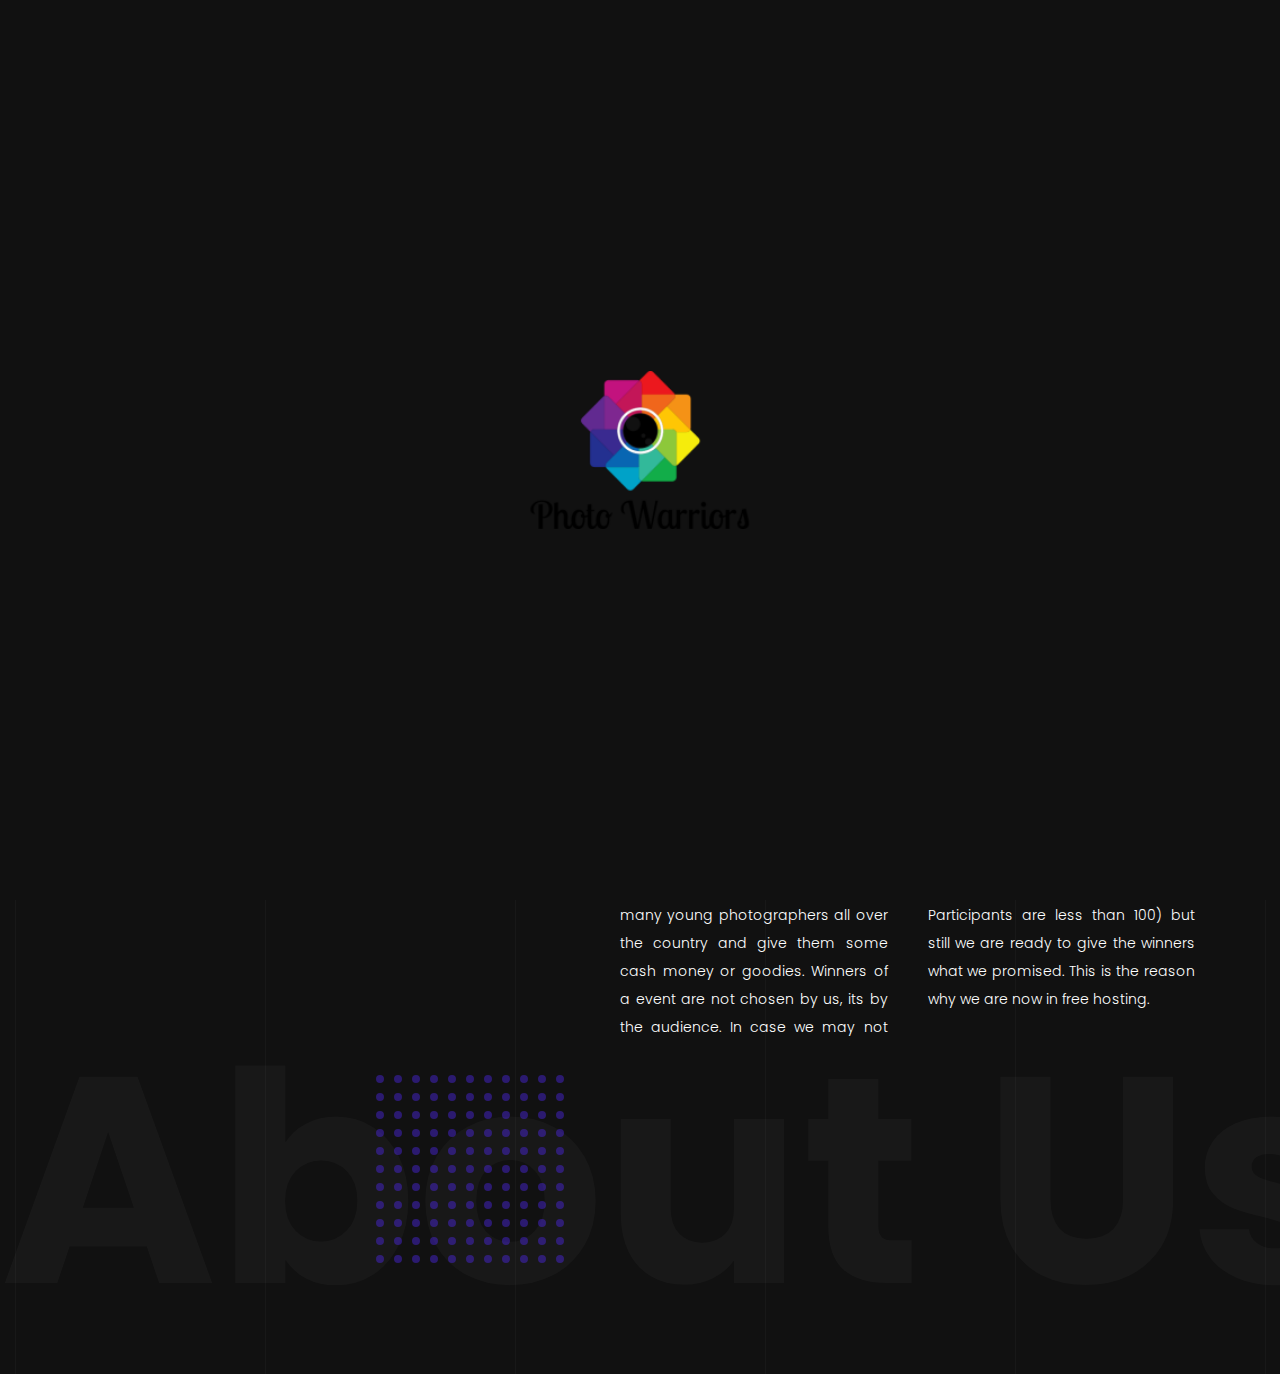
==== commit 128bff3c: "Update about.html" ====
--- a/about.html
+++ b/about.html
@@ -2,17 +2,17 @@
 <html lang="en">
 
 
-<!-- Mirrored from netgon.net/artstyles/oliver/new/dark/about.html by HTTrack Website Copier/3.x [XR&CO'2014], Sun, 28 Jun 2020 15:26:37 GMT -->
+<!-- Mirrored from netgon.net/artstyles/oliver/new/dark/index.html by HTTrack Website Copier/3.x [XR&CO'2014], Sun, 28 Jun 2020 15:24:44 GMT -->
 <head>
     <meta charset="utf-8" />
-    <title>Oliver – Photography & Personal Blog — About Us</title>
+    <title>Photowarriors</title>
 
 	<!-- Meta Data -->
 	<meta http-equiv="X-UA-Compatible" content="IE=edge">
 	<meta name="viewport" content="width=device-width, initial-scale=1">
-    <meta name="author" content="ArtStyles Brand (ArtTemplate, ArtIcons)" />
-    <meta name="keywords" content="" />
-    <meta name="description" content="" />
+    <meta name="author" content="Team" />
+    <meta name="keywords" content="Photo Competions and Events" />
+    <meta name="description" content="Participate in the event and win exciting prizes." />
 
 	<!-- Favicons -->
 	<link rel="apple-touch-icon" sizes="144x144" href="images/favicons/apple-touch-icon-144x144.png">
@@ -31,7 +31,7 @@
 <body>
     <div class="loading animated">
 	    <div class="loading-wrap animated bounceInLeft">
-		    <img class="logotype animated infinite bounceIn" src="images/logotype.svg" alt="e.Oliver">
+		    <img class="logotype animated infinite bounceIn" src="img/logo1.png" alt="logo">
 	    </div>
 	</div>
 	
@@ -39,7 +39,7 @@
 	<nav class="navbar animated slideInDown">
         <div class="navbar-left">
             <a href="index.html">
-                <img class="logotype" src="images/logotype.svg" alt="e.Oliver">
+                <img class="logotype" src="img/logo1.png" alt="logo">
 			</a>
         </div>
 		<div id="open-overlay-nav" class="hamburger">
@@ -51,7 +51,7 @@
 	</nav>
 	<!-- /Header -->
 
-	<!-- History -->
+	<!-- About -->
 	<section class="section section-history section_no-space-bottom section_first">
     	<div class="container">
             <div class="row justify-content-center">
@@ -62,170 +62,26 @@
 				</div>
 			</div>
 		</div>
-
-	    <div class="container">
-		    <!-- Item -->
+	<section class="section section-onescreen">
+	    <div class="container">	
             <div class="row row-flex os">
 			    <div class="col-sm-auto col-lg-5">
 				    <div class="block-image">
-					    <span class="block-image__number" data-top-bottom="transform:translate3d(0,50px,0)" data-bottom-top="transform:translate3d(0,0px,0)">01.</span>
-                        <div class="reveal"><img src="img/image_history_01.jpg" alt="2015 Year"></div>
+                        <div class="reveal reveal--img"><img src="img/image_history_01.jpg" alt="About Us"></div>
                     </div>
 				</div>
 			    <div class="col-12 col-lg-7">
 				    <div class="col-about__describe col-about__describe_right">
-				        <h6 class="title__h6 title__overhead">2015 year</h6>
-				        <h2 class="title title__h2 title__section title_normal">Beginning of a photographer's career.</h2>
-				        <p class="block-description">The world of design is ruled by diversity, and it's good. Another question is whether to consider a lot of pieces of furniture as trash. That's it is this responsibility — to create things, not junk, — lies on the designer and the company-manufacturer. Bad architecture is even more harmful.
-                        If you make an ugly, uncomfortable and expensive chair, then it will be forgotten very quickly, but if you build a terrible building — it will stay for twenty years and make many unhappy.</p>
+				       
+				        <h2 class="title title__h2 title__section title_normal">About Us.</h2>
+				        <p class="block-description block-description_two-column">Photowarriors is a website for the photographers of india. We conduct contest and events to encourger many young photographers all over the country and give them some cash money or goodies. Winners of a event are not chosen by us, its by the audience. In case we may not meet the no. of Participants Participating in a contest(i.e, if the prize money is 1000 and the Participants are less than 100) but still we are ready to give the winners what we promised. This is the reason why we are now in free hosting. </p>
 				    </div>
 				</div>
 			</div>
-			<!-- /Item -->
-			
-			<!-- Item -->
-            <div class="row row-flex os">
-			    <div class="col-12 col-lg-7 order-2 order-lg-1">
-				    <div class="col-about__describe col-about__describe_left">
-				        <h6 class="title__h6 title__overhead">2016 year</h6>
-				        <h2 class="title title__h2 title__section title_normal">Opening of the office.</h2>
-				        <p class="block-description">More than the design process itself, I am interested in inventions, engineering and marketing ... I think that a good designer is someone who manages to unite all the elements: the understanding of materials and the belief in increasing functionality. Then the reduction to the form, if you like, becomes the result of all these experiments ..</p>
-				    </div>
-				</div>
-			    <div class="col-sm-auto col-lg-5 order-1 order-lg-2">
-				    <div class="block-image _right">
-					    <span class="block-image__number" data-top-bottom="transform:translate3d(0,50px,0)" data-bottom-top="transform:translate3d(0,0px,0)">02.</span>
-                        <div class="reveal"><img src="img/image_history_02.jpg" alt="2016 Year"></div>
-                    </div>
-				</div>
-			</div>
-			<!-- /Item -->
-			
-			<!-- Item -->
-            <div class="row row-flex os">
-			    <div class="col-sm-auto col-lg-5">
-				    <div class="block-image">
-					    <span class="block-image__number" data-top-bottom="transform:translate3d(0,50px,0)" data-bottom-top="transform:translate3d(0,0px,0)">03.</span>
-                        <div class="reveal"><img src="img/image_history_03.jpg" alt="2017 Year"></div>
-                    </div>
-				</div>
-			    <div class="col-12 col-lg-7">
-				    <div class="col-about__describe col-about__describe_right">
-				        <h6 class="title__h6 title__overhead">2017 year</h6>
-				        <h2 class="title title__h2 title__section title_normal">Cooperation with world brands.</h2>
-				        <p class="block-description">My work is simple and sophisticated, so it can be described in both simple and florid language. I love sophistication and I feel its superiority. I like people with a sophisticated mind and at the same time simple in communication. These qualities can be combined quite naturally. However, objects, like people, look pathetic if these properties are connected in them artificially.</p>
-				    </div>
-				</div>
-			</div>
-			<!-- /Item -->
 		</div>
+		<div class="text-decoration text-decoration_bottom" data-100-start="transform[swing]:translateY(100px)" data--800-top="transform[swing]:translateY(-100px)">About Us</div>
 	</section>
-    <!-- /History -->
-
-	<!-- Information -->
-	<section class="section section_no-space-top">
-        <div class="container">
-		    <div class="row os">
-			    <div class="col-md-6 col-lg-4">
-					<h3 class="title title__h5 title_list">Experience.</h3>
-				    <ul class="list-info list-unstyled">
-					    <li><strong>Photo Agency Shutter</strong></li>
-						<li>Photographer-intern 2016–2017</li>
-				    </ul>
-				    <ul class="list-info list-unstyled">
-					    <li><strong>Studio e.Oliver</strong></li>
-						<li>Photographer-retoucher 2017–Present</li>
-				    </ul>
-				</div>
-			    <div class="col-md-6 col-lg-4">
-					<h3 class="title title__h5 title_list">Education.</h3>
-				    <ul class="list-info list-unstyled">
-					    <li><strong>Photography School</strong></li>
-						<li>New York Film Academy 2010–2012</li>
-				    </ul>
-				    <ul class="list-info list-unstyled">
-					    <li><strong>Photography Universities</strong></li>
-						<li>Bloomfield Hills, MI 2013–2015</li>
-				    </ul>
-				</div>
-			    <div class="col-md-6 col-lg-4">
-					<h3 class="title title__h5 title_list">Equipment.</h3>
-				    <ul class="list-info list-unstyled">
-					    <li><strong>Digital cameras</strong></li>
-						<li>Canon EOS 5D Mark IV Sony Alpha A7R II</li>
-				    </ul>
-				    <ul class="list-info list-unstyled">
-					    <li><strong>Video camera</strong></li>
-						<li>Sony AX53 4K Handycam 4K 24p Cinema/60p</li>
-				    </ul>
-				</div>
-			</div>
-		</div>
-	</section>
-    <!-- /Information -->
-
-	<!-- Video -->
-	<section class="section section-video">
-        <video class="video-hero" controls poster="img/video-cover.jpg">
-            <source src="img/video.mp4" type="video/mp4">
-        </video>
-        <div class="video-controls">
-            <button data-media="play-pause"></button>
-            <button data-media="mute-unmute"></button>
-        </div>
-
-	</section>
-    <!-- /Video -->
-	
-	<!-- Newsletter -->
-	<section class="section section-newsletter">
-	    <div class="container">
-		    <div class="row justify-content-center">
-			    <div class="col-12 col-lg-9 section__header-wrap">
-			      <h2 class="title title__h2 title_center title_normal"><span class="reveal reveal_gray">Sign up for our newsletter to receive special offers.</span></h2>
-				</div>
-			</div>
-			
-			<div class="form-group">
-				<form class="subscribe-form" data-toggle="validator">
-				    <div class="subscribe-form__inner">
-					    <input type="email" class="form-control _big email_valid" placeholder="Enter your email address" required data-error="Please, enter your email.">
-					    <button type="submit" class="btn-subscribe">OK</button>
-					</div>
-					<div id="validator-subscribe" class="hidden"></div>
-				</form>
-			</div>
-		</div>	
-	</section>
-	<!-- /Newsletter -->
-	
-	<footer class="footer">
-	    <div class="container">
-		    <div class="row">
-			    <div class="col-md-6 col-lg-4">
-				    <h5 class="title title__h6 text_uppercase">Office</h5>
-				    <ul class="footer__contacts list-unstyled">
-					    <li>756 Livingston Street,<br/>Brooklyn, NY 11201</li>
-				    </ul>
-				</div>
-			    <div class="col-md-6 col-lg-4">
-				    <h5 class="title title__h6 text_uppercase">Get in touch</h5>
-				    <ul class="footer__contacts list-unstyled">
-					    <li>E.: work@e.oliver.com</li>
-                        <li>T.: +1 (00) 123-45-67</li>
-				    </ul>
-				</div>
-			    <div class="col-md-6 col-lg-4">
-				    <h5 class="title title__h6 text_uppercase">Social</h5>
-				    <ul class="footer__contacts list-unstyled">
-					    <li>Connect with me on <a class="link_decoration" href="#">facebook</a>,<br/><a class="link_decoration" href="#">twitter</a> or <a class="link_decoration" href="#">instagrem</a></li>
-				    </ul>
-				</div>
-			</div>
-		</div>
-	</footer>
-
-	<div id="wave"></div>
+    <!-- /About -->
 
 	<!-- Overlay Menu -->
 	<div class="popup popup__menu">
@@ -233,11 +89,8 @@
             <div class="dl-menu__wrap dl-menuwrapper">
                 <ul class="dl-menu dl-menuopen">
 					<li>
-					    <a href="#">Home <i class="fa fa-angle-down" aria-hidden="true"></i></a>
-					    <ul class="dl-submenu">
-						    <li><a href="index.html">Homepage v1</a></li>
-						    <li><a href="index_onescreen.html">Homepage v2</a></li>
-					    </ul>
+					    <a href="index.html">Home </a>
+					    
 				    </li>
 				    <li><a href="about.html">About Me</a></li>
 					<li>
@@ -275,10 +128,9 @@
 	<!-- JavaScripts -->
 	<script src="js/jquery-3.1.1.min.js" type="text/javascript"></script>
 	<script src="js/plugins.js" type="text/javascript"></script>
-	<script src="js/siriwave.js" type="text/javascript"></script>
-	<script src="js/common.js" type="text/javascript"></script>
+    <script src="js/common.js" type="text/javascript"></script>
 
 </body>
 
-<!-- Mirrored from netgon.net/artstyles/oliver/new/dark/about.html by HTTrack Website Copier/3.x [XR&CO'2014], Sun, 28 Jun 2020 15:26:44 GMT -->
-</html>+<!-- Mirrored from netgon.net/artstyles/oliver/new/dark/about_onescreen.html by HTTrack Website Copier/3.x [XR&CO'2014], Sun, 28 Jun 2020 15:27:38 GMT -->
+</html>
--- a/style/style.css
+++ b/style/style.css
@@ -274,11 +274,11 @@
 }
 .btn::before {
   background-color: #5328fe;
-  width: 60%;
+  width: 150%;
 }
 .btn::after {
-  background-color: #1a1a1a;
-  width: 0;
+  background-color: #eb0f0f;
+  width: 0%;
 }
 .btn:hover, .btn:focus {
   background-color: transparent;
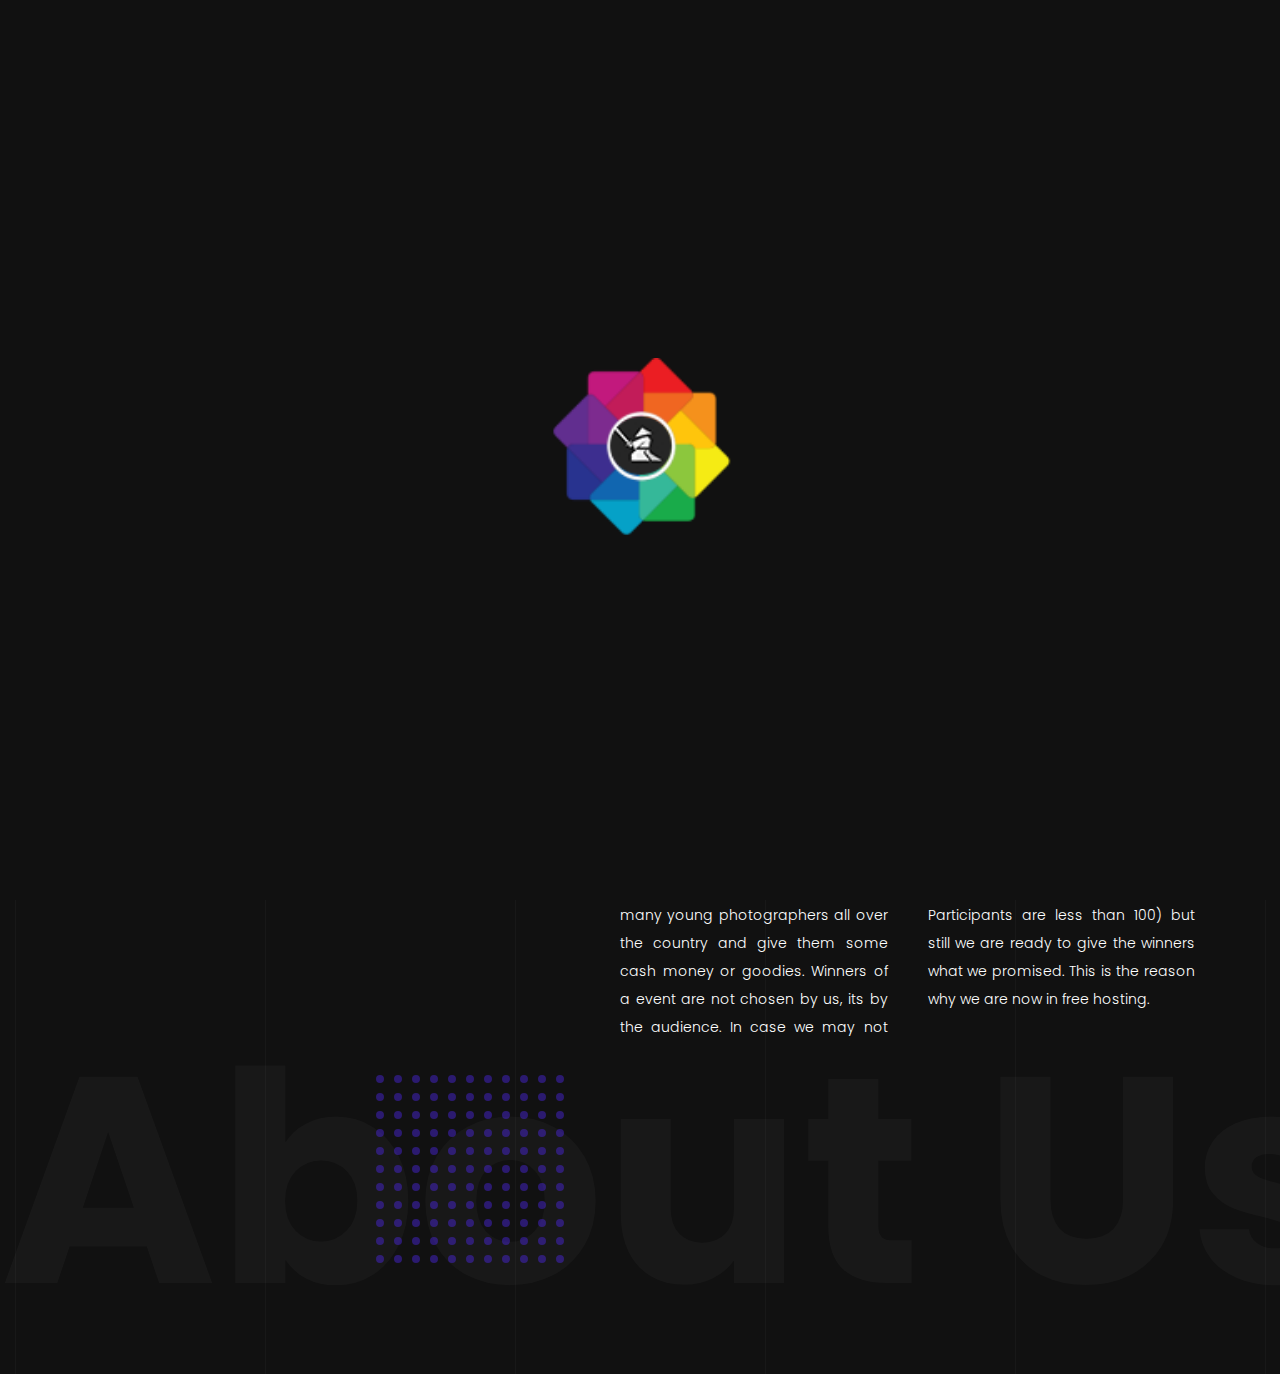
==== commit e5342c58: "Event Gallery updated" ====
--- a/about.html
+++ b/about.html
@@ -89,28 +89,27 @@
             <div class="dl-menu__wrap dl-menuwrapper">
                 <ul class="dl-menu dl-menuopen">
 					<li>
-					    <a href="index.html">Home </a>
+					    <a href="index.html">Home</a>
+				    </li>
+				    <li>
+						
+						    <li><a href="about.html">About Us</a></li>
+					<!--    <li><a href="about_onescreen.html">Our Team</a></li>    -->	
 					    
+					</li>
+
+					<li>
+						<a href="blog_single_image.html"> Current Events</a>
+					</li>
+					<li>
+					    <a href="blog.html">Events Gallery</a>
 				    </li>
-				    <li><a href="about.html">About Me</a></li>
-					<li>
-					    <a href="#">Works <i class="fa fa-angle-down" aria-hidden="true"></i></a>
-					    <ul class="dl-submenu">
-						    <li><a href="gallery.html">Gallery Fixed</a></li>
-						    <li><a href="gallery_fully.html">Gallery Fully</a></li>
-					    </ul>
-				    </li>
-					<li>
-					    <a href="#">Journal <i class="fa fa-angle-down" aria-hidden="true"></i></a>
-					    <ul class="dl-submenu">
-						    <li><a href="blog.html">Journal</a></li>
-						    <li><a href="blog_single_image.html">Single Image</a></li>
-						    <li><a href="blog_single_video.html">Single Video</a></li>
-					    </ul>
-				    </li>
-				    <li><a href="contact.html">Contact</a></li>
-				    <li>
-					    <a href="#">More <i class="fa fa-angle-down" aria-hidden="true"></i></a>
+		   		<!--	<li>
+					    <a href="blog.html">Our Services</i></a>
+				    </li>    -->	
+				    <li><a href="contact.html">Contact Us</a></li>
+				<!--    <li>
+					    <a href="#">Socials <i class="fa fa-angle-down" aria-hidden="true"></i></a>
 					    <ul class="dl-submenu">
 						    <li><a href="about_onescreen.html">About Onescreen</a></li>
 							<li><a href="coming_soon.html">Coming Soon</a></li>
@@ -118,13 +117,13 @@
 							<li><a href="page_error_v2.html">Page Error v2</a></li>
 						    <li><a href="nav_v2.html">Menu v2</a></li>
 					    </ul>
-				    </li>
+				    </li> -->	
 			    </ul>
 		    </div>
 	    </div>
 	</div>
 	<!-- /Overlay Menu -->
-	
+
 	<!-- JavaScripts -->
 	<script src="js/jquery-3.1.1.min.js" type="text/javascript"></script>
 	<script src="js/plugins.js" type="text/javascript"></script>
@@ -133,4 +132,4 @@
 </body>
 
 <!-- Mirrored from netgon.net/artstyles/oliver/new/dark/about_onescreen.html by HTTrack Website Copier/3.x [XR&CO'2014], Sun, 28 Jun 2020 15:27:38 GMT -->
-</html>
+</html>